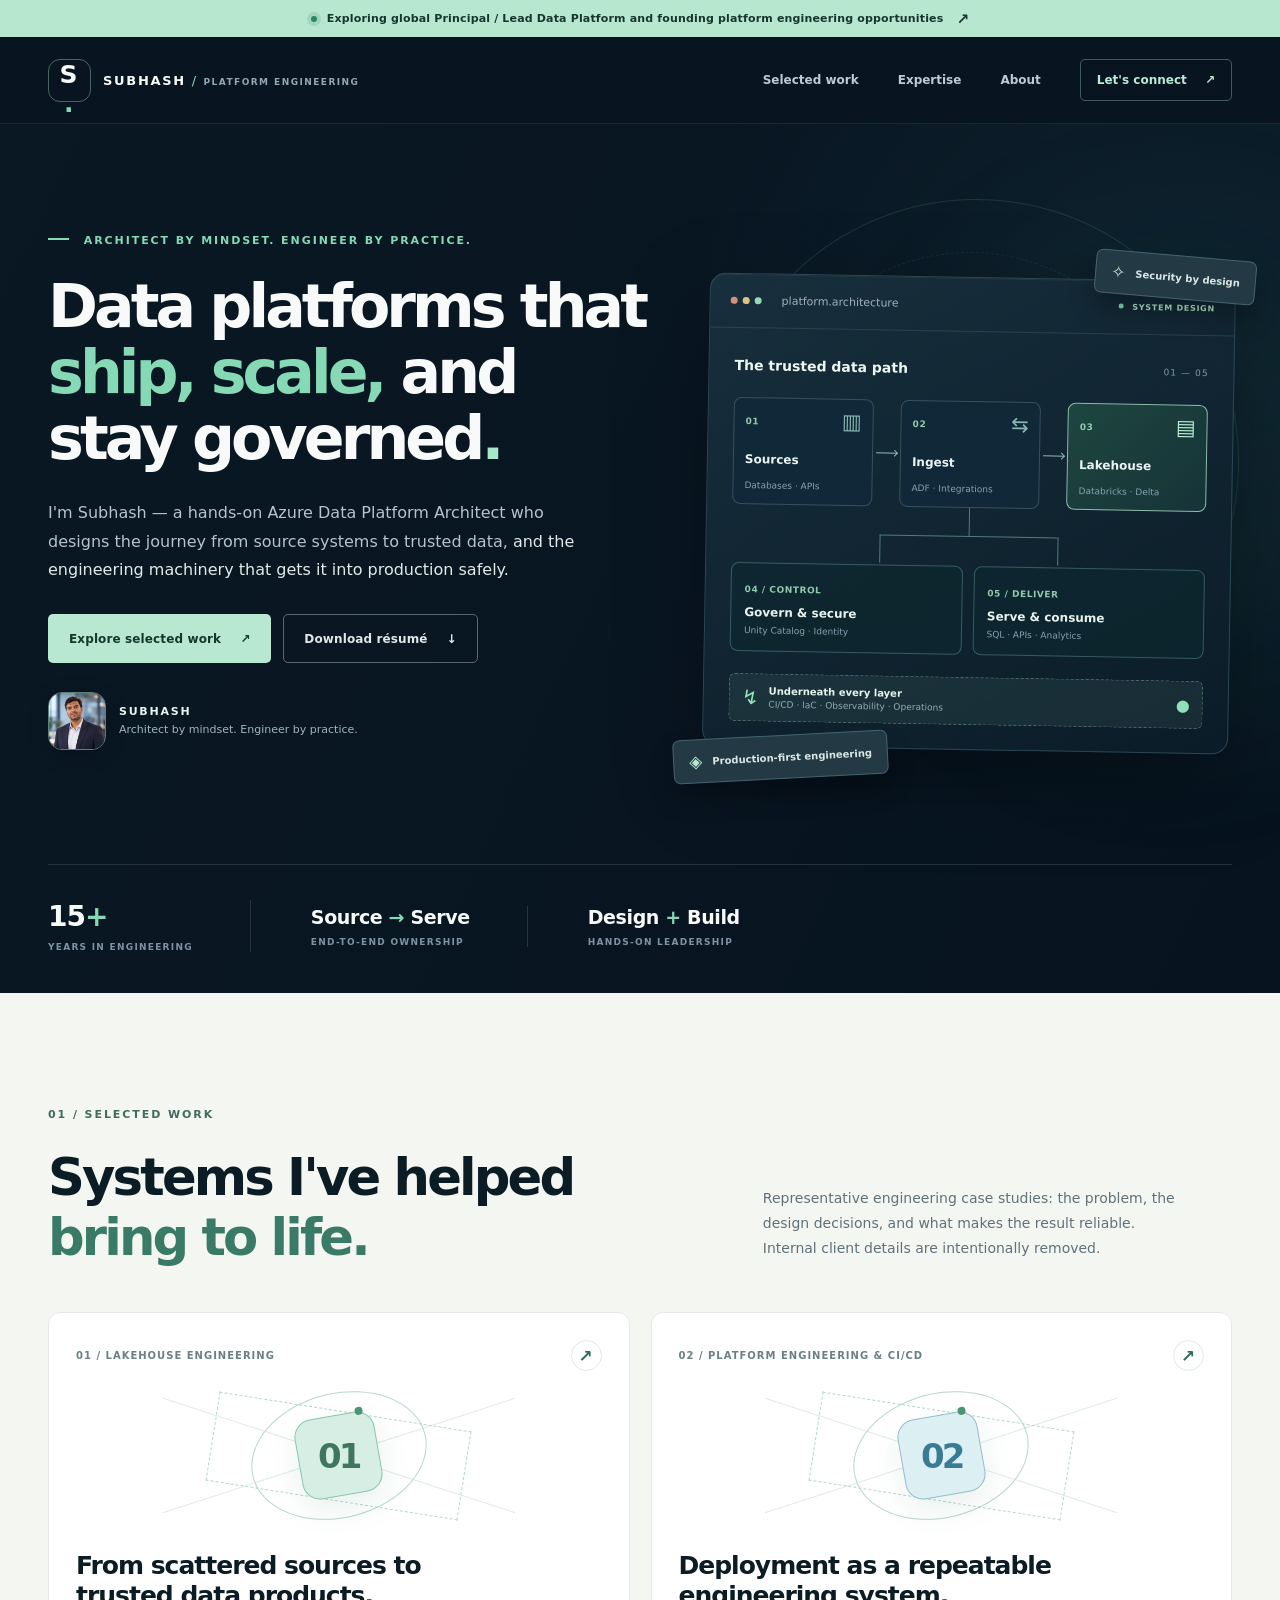
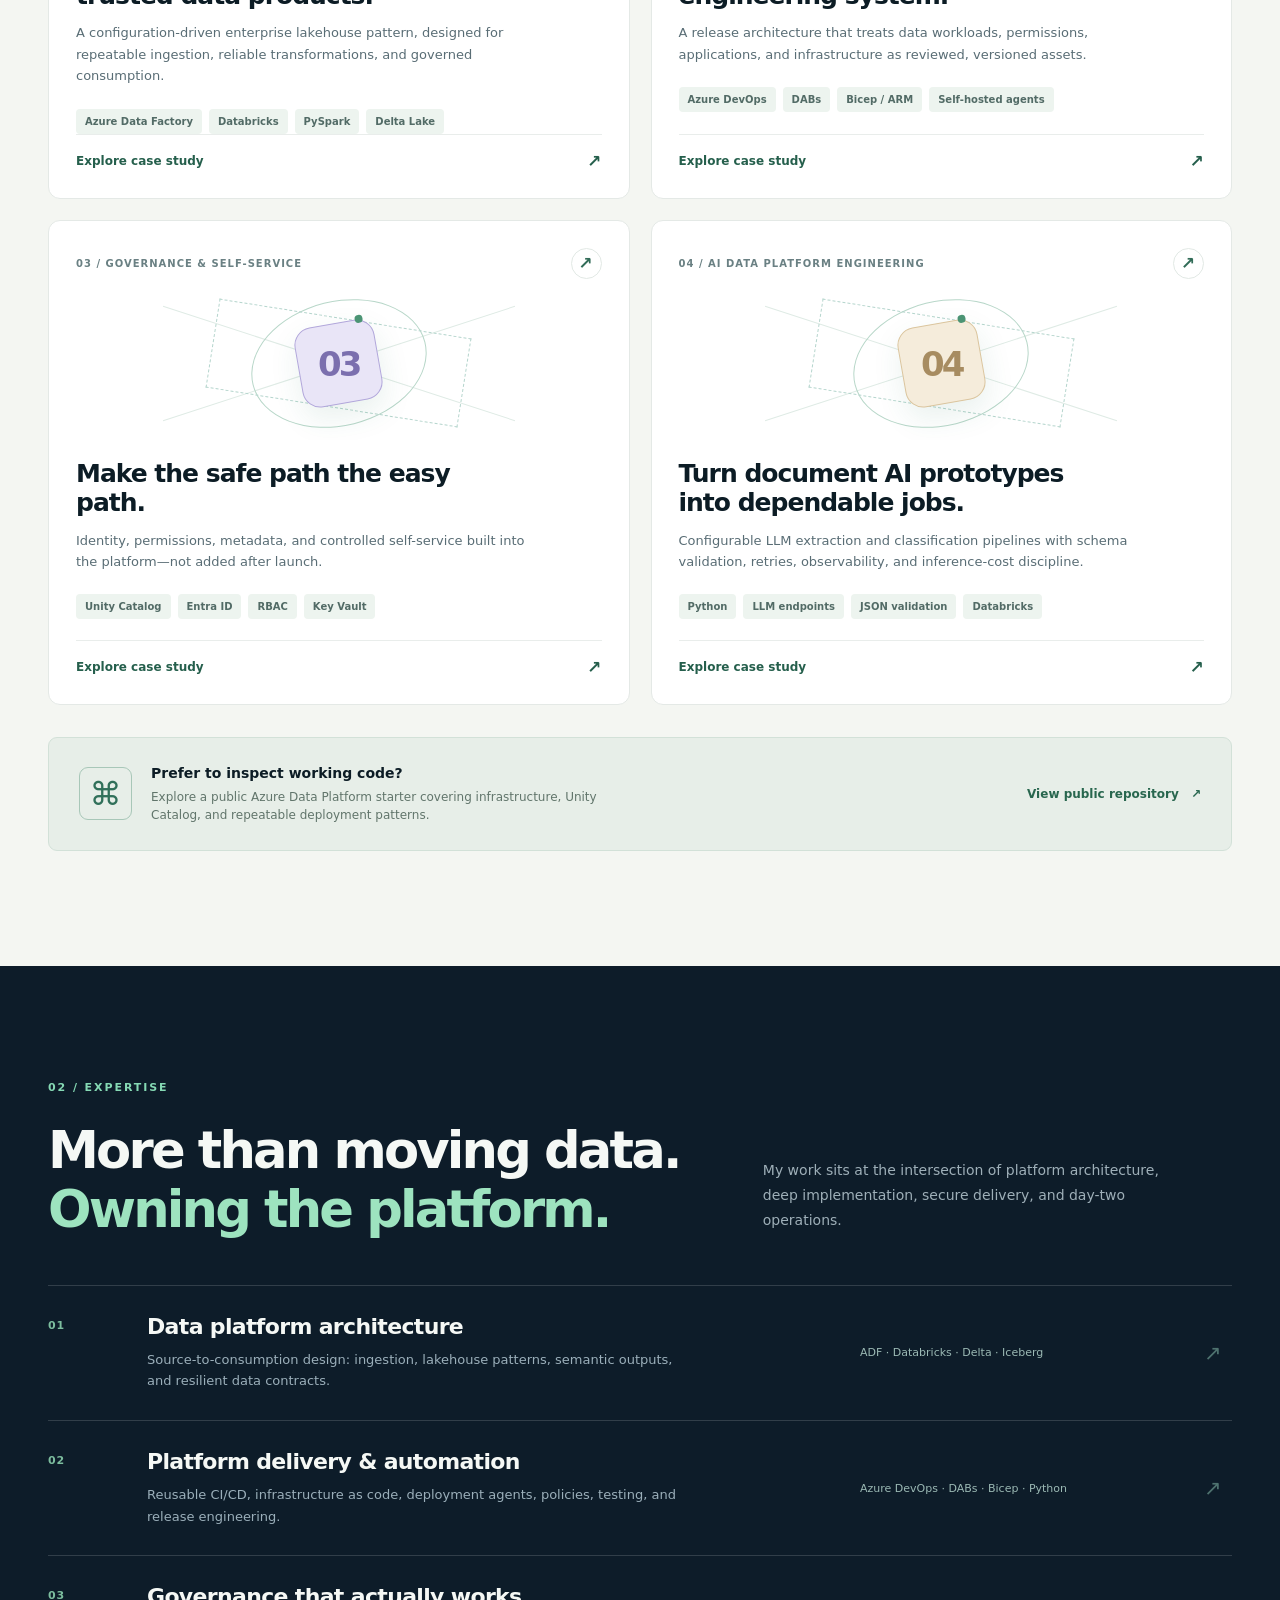
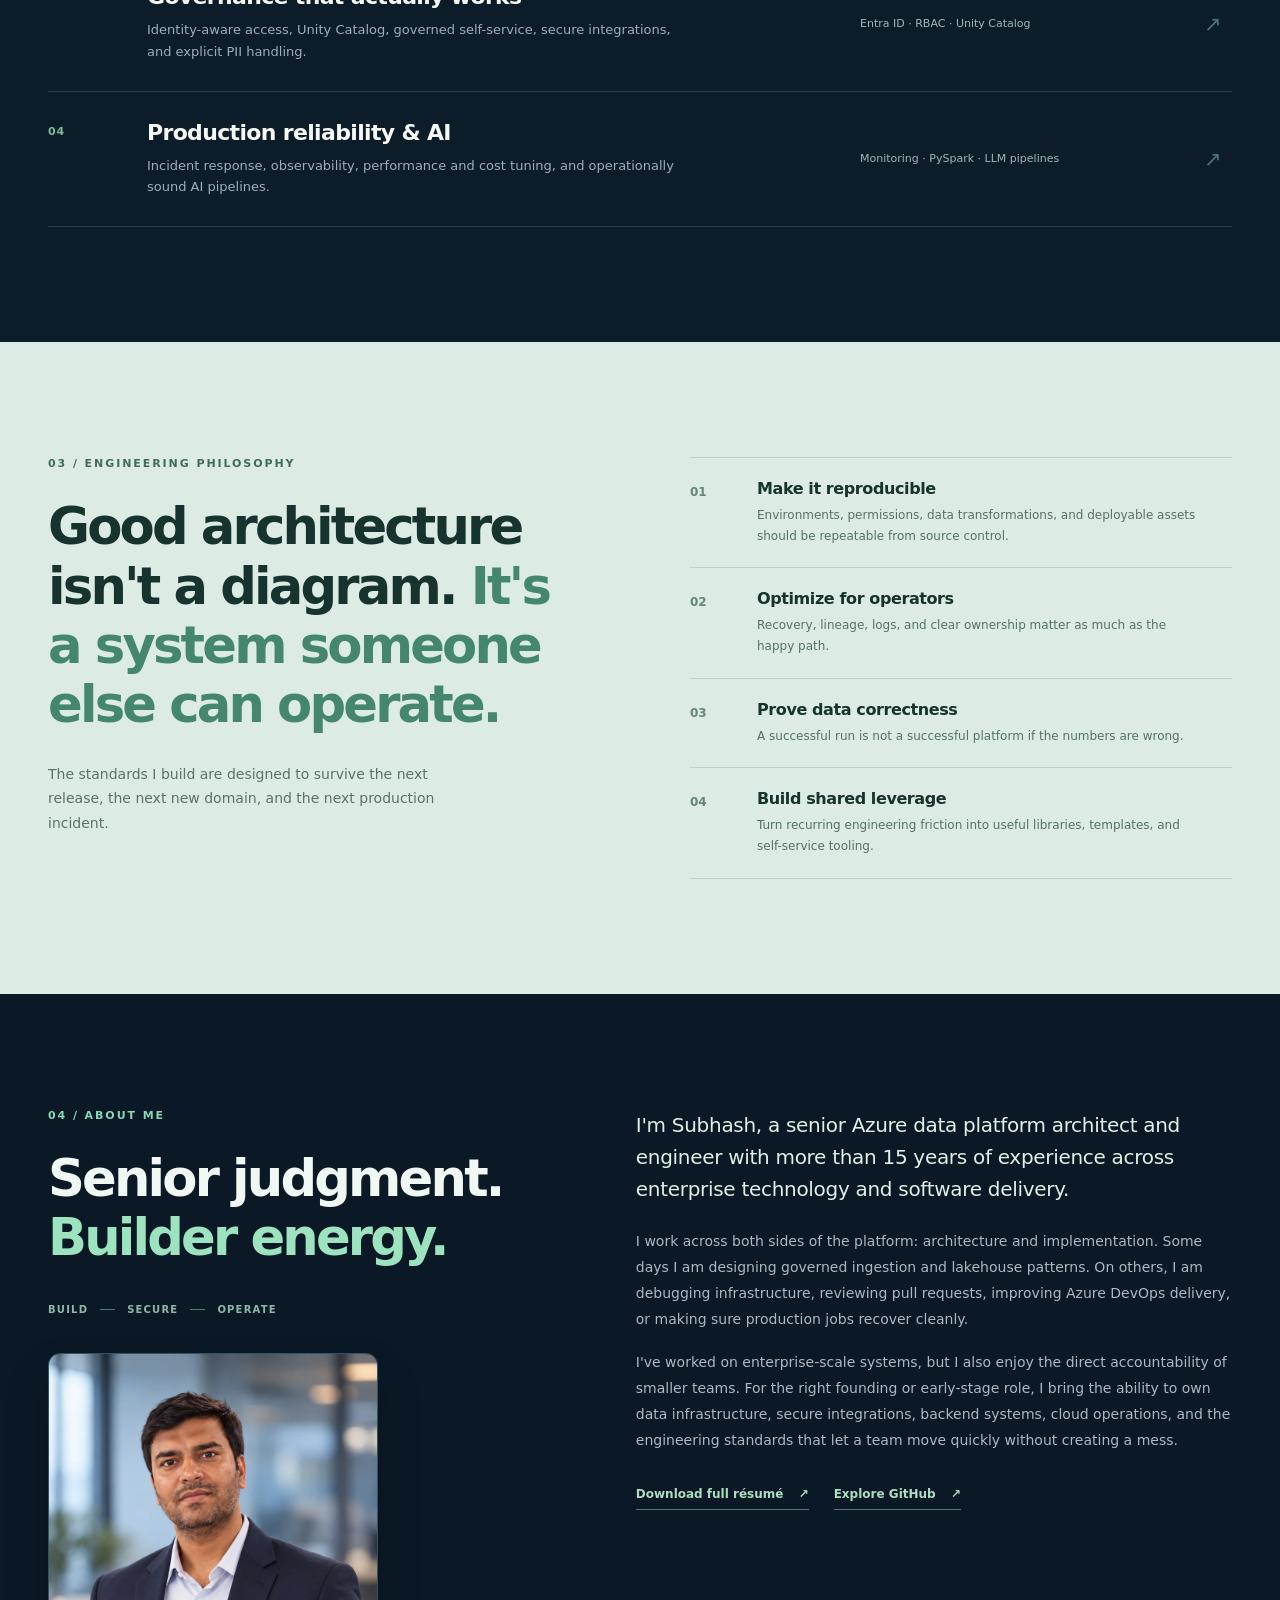
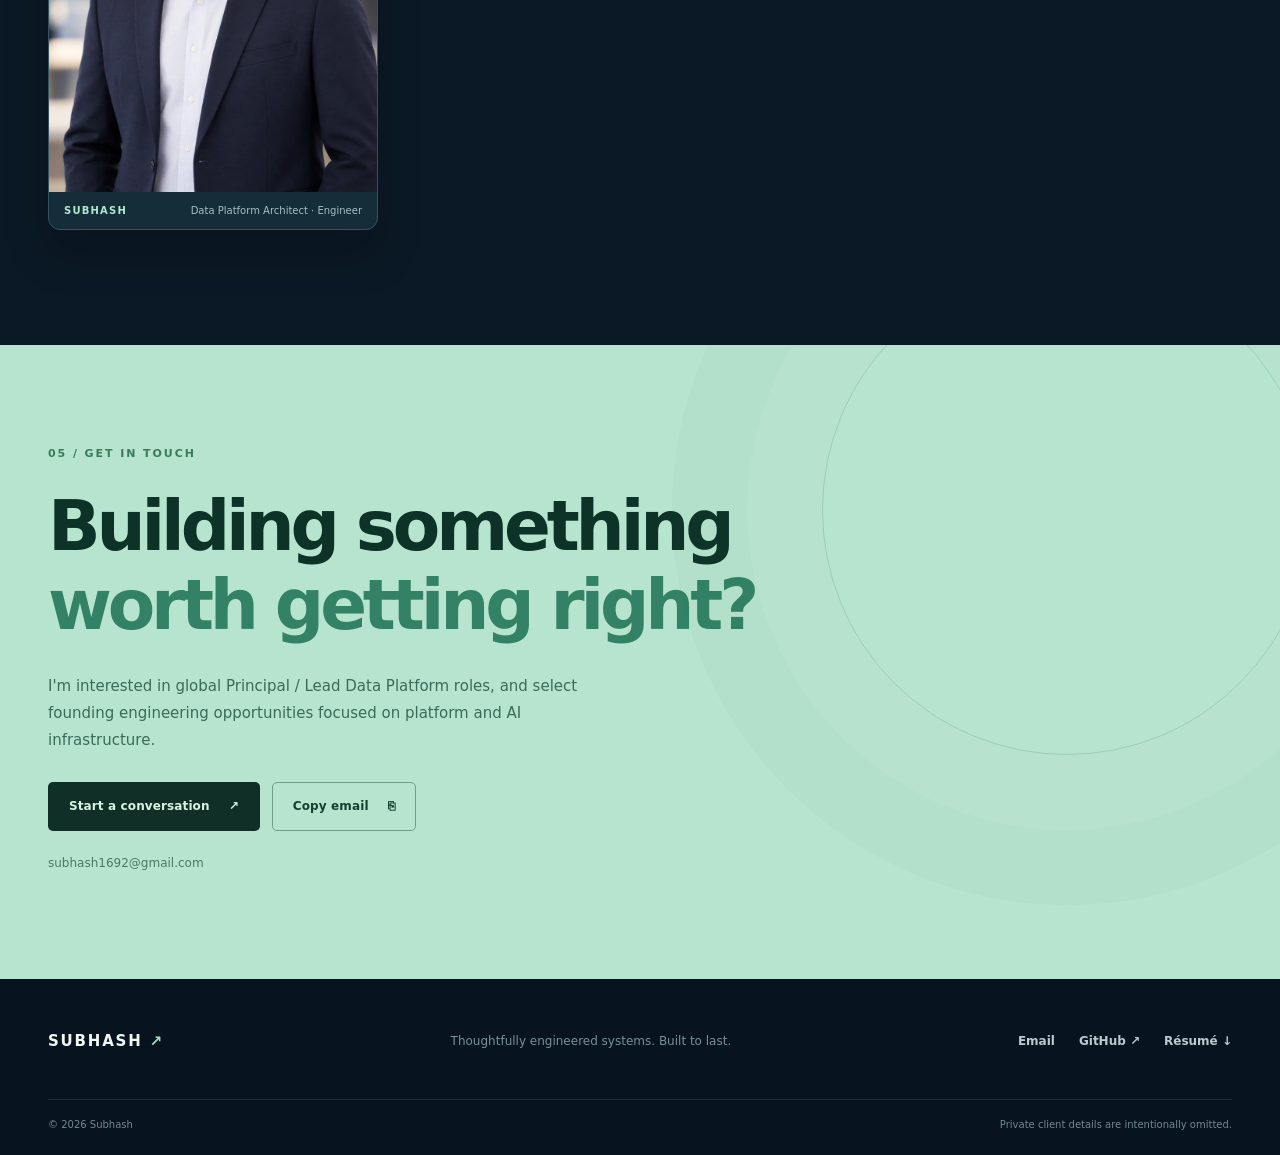
==== public/index.html @ 3eace11b "Publish complete data platform architect portfolio with professional portrait" ====
<!doctype html>
<html lang="en">
<head>
  <meta charset="utf-8">
  <meta name="viewport" content="width=device-width, initial-scale=1">
  <meta name="theme-color" content="#091522">
  <meta name="description" content="Subhash is a hands-on Azure Data Platform Architect and Engineer with 15+ years in enterprise technology, governed lakehouses, platform engineering and production AI workflows.">
  <meta name="author" content="Subhash">
  <meta property="og:type" content="website">
  <meta property="og:title" content="Subhash | Principal / Lead Data Platform Architect">
  <meta property="og:description" content="Subhash is a hands-on Azure Data Platform Architect and Engineer with 15+ years in enterprise technology, governed lakehouses, platform engineering and production AI workflows.">
  <meta property="og:image" content="assets/og-cover.png">
  <meta name="twitter:card" content="summary_large_image">
  <title>Subhash | Principal / Lead Data Platform Architect</title>
  <link rel="icon" type="image/svg+xml" href="assets/favicon.svg">
  <link rel="stylesheet" href="styles.css">
  <script src="script.js" defer></script>
</head>
<body class="home">
  <a href="#main" class="skip-link">Skip to content</a>
  <div class="announcement">
    <div class="container announcement-inner"><span class="status-dot" aria-hidden="true"></span> Exploring global Principal / Lead Data Platform and founding platform engineering opportunities <span class="announce-arrow" aria-hidden="true">↗</span></div>
  </div>
  <header class="site-header" id="top">
    <nav class="container navigation" aria-label="Main navigation">
      <a class="brand" href="index.html" aria-label="Subhash, home"><span class="brand-mark">S<span class="mark-dot">.</span></span><span class="brand-word">SUBHASH<span class="brand-slash"> / </span><span class="brand-descriptor">PLATFORM ENGINEERING</span></span></a>
      <button class="menu-toggle" type="button" aria-label="Open navigation" aria-controls="site-links" aria-expanded="false"><span></span><span></span><span></span></button>
      <div class="nav-links" id="site-links">
        <a href="index.html#work">Selected work</a>
        <a href="index.html#expertise">Expertise</a>
        <a href="index.html#about">About</a>
        <a class="nav-contact" href="index.html#contact">Let's connect <span aria-hidden="true">↗</span></a>
      </div>
    </nav>
  </header>
  <main id="main">
  
<section class="hero-section">
  <div class="hero-glow" aria-hidden="true"></div>
  <div class="container hero-grid">
    <div class="hero-copy">
      <p class="eyebrow"><span class="eyebrow-stroke" aria-hidden="true"></span> ARCHITECT BY MINDSET. ENGINEER BY PRACTICE.</p>
      <h1>Data platforms that <em>ship, scale,</em> and stay governed<span class="h1-period">.</span></h1>
      <p class="hero-description">I'm Subhash — a hands-on Azure Data Platform Architect who designs the journey from source systems to trusted data, <strong>and the engineering machinery that gets it into production safely.</strong></p>
      <div class="hero-actions"><a href="#work" class="button button-primary">Explore selected work <span aria-hidden="true">↗</span></a><a href="assets/Subhash_Data_Platform_Architect_Resume.pdf" class="button button-ghost" download>Download résumé <span aria-hidden="true">↓</span></a></div>
      <div class="hero-identity"><img src="assets/subhash-professional-portrait.webp" alt="Portrait of Subhash" width="58" height="58" fetchpriority="high"><span><strong>SUBHASH</strong><small>Architect by mindset. Engineer by practice.</small></span></div>
    </div>
    <div class="hero-visual" aria-label="Illustrative data platform flow from systems to governed data and analytics">
      <div class="illustration-orbit orbit-one" aria-hidden="true"></div>
      <div class="illustration-orbit orbit-two" aria-hidden="true"></div>
      <div class="system-card">
        <div class="system-card-top"><div class="window-dots" aria-hidden="true"><i></i><i></i><i></i></div><span>platform.architecture</span><span class="system-live"><span></span> SYSTEM DESIGN</span></div>
        <div class="system-content">
          <div class="system-header"><span class="system-heading">The trusted data path</span><span class="system-code">01 — 05</span></div>
          <div class="pipeline-nodes">
            <div class="pipeline-node"><div class="node-topline"><span class="node-num">01</span><span class="node-icon">▥</span></div><strong>Sources</strong><small>Databases · APIs</small></div>
            <div class="node-connector" aria-hidden="true"><span></span></div>
            <div class="pipeline-node"><div class="node-topline"><span class="node-num">02</span><span class="node-icon">⇆</span></div><strong>Ingest</strong><small>ADF · Integrations</small></div>
            <div class="node-connector" aria-hidden="true"><span></span></div>
            <div class="pipeline-node node-highlight"><div class="node-topline"><span class="node-num">03</span><span class="node-icon">▤</span></div><strong>Lakehouse</strong><small>Databricks · Delta</small></div>
          </div>
          <div class="pipeline-branch" aria-hidden="true"><div class="branch-vertical"></div><div class="branch-horizontal"></div><div class="branch-left"></div><div class="branch-right"></div></div>
          <div class="pipeline-bottom">
            <div class="pipeline-outcome"><span class="node-num">04 / CONTROL</span><strong>Govern & secure</strong><small>Unity Catalog · Identity</small></div>
            <div class="pipeline-outcome"><span class="node-num">05 / DELIVER</span><strong>Serve & consume</strong><small>SQL · APIs · Analytics</small></div>
          </div>
          <div class="system-deployment"><span class="system-deploy-icon">↯</span><span><strong>Underneath every layer</strong><small>CI/CD · IaC · Observability · Operations</small></span><span class="system-deploy-status">●</span></div>
        </div>
      </div>
      <div class="float-badge badge-top"><span class="badge-icon">✧</span><span>Security by design</span></div>
      <div class="float-badge badge-bottom"><span class="badge-icon">◈</span><span>Production-first engineering</span></div>
    </div>
  </div>
  <div class="container hero-summary">
    <div class="summary-item"><span class="summary-value">15<span>+</span></span><span class="summary-label">YEARS IN ENGINEERING</span></div>
    <div class="summary-item"><span class="summary-value summary-words">Source <span>→</span> Serve</span><span class="summary-label">END-TO-END OWNERSHIP</span></div>
    <div class="summary-item"><span class="summary-value summary-words">Design <span>+</span> Build</span><span class="summary-label">HANDS-ON LEADERSHIP</span></div>
  </div>
</section>

<section class="section work-section" id="work">
  <div class="container">
    <div class="section-heading split-heading"><div><p class="eyebrow eyebrow-dark">01 / SELECTED WORK</p><h2>Systems I've helped <em>bring to life.</em></h2></div><div class="section-intro"><p>Representative engineering case studies: the problem, the design decisions, and what makes the result reliable. Internal client details are intentionally removed.</p></div></div>
    <div class="work-grid">
      
      <a class="work-card work-card-mint" href="work/enterprise-lakehouse.html" aria-label="Read case study: From scattered sources to trusted data products.">
        <div class="work-card-top"><span>01 / LAKEHOUSE ENGINEERING</span><span class="work-card-arrow" aria-hidden="true">↗</span></div>
        <div class="work-card-graphic graphic-mint" aria-hidden="true">
          <div class="graphic-core"><span>01</span><i></i></div>
          <div class="graphic-line graphic-line-one"></div><div class="graphic-line graphic-line-two"></div><div class="graphic-ring"></div><div class="graphic-square"></div>
        </div>
        <div class="work-card-content"><h3>From scattered sources to trusted data products.</h3><p>A configuration-driven enterprise lakehouse pattern, designed for repeatable ingestion, reliable transformations, and governed consumption.</p><div class="work-chips"><span>Azure Data Factory</span><span>Databricks</span><span>PySpark</span><span>Delta Lake</span></div></div>
        <div class="work-card-link">Explore case study <span aria-hidden="true">↗</span></div>
      </a>
      
      <a class="work-card work-card-blue" href="work/deployment-engineering.html" aria-label="Read case study: Deployment as a repeatable engineering system.">
        <div class="work-card-top"><span>02 / PLATFORM ENGINEERING &amp; CI/CD</span><span class="work-card-arrow" aria-hidden="true">↗</span></div>
        <div class="work-card-graphic graphic-blue" aria-hidden="true">
          <div class="graphic-core"><span>02</span><i></i></div>
          <div class="graphic-line graphic-line-one"></div><div class="graphic-line graphic-line-two"></div><div class="graphic-ring"></div><div class="graphic-square"></div>
        </div>
        <div class="work-card-content"><h3>Deployment as a repeatable engineering system.</h3><p>A release architecture that treats data workloads, permissions, applications, and infrastructure as reviewed, versioned assets.</p><div class="work-chips"><span>Azure DevOps</span><span>DABs</span><span>Bicep / ARM</span><span>Self-hosted agents</span></div></div>
        <div class="work-card-link">Explore case study <span aria-hidden="true">↗</span></div>
      </a>
      
      <a class="work-card work-card-violet" href="work/governance-access.html" aria-label="Read case study: Make the safe path the easy path.">
        <div class="work-card-top"><span>03 / GOVERNANCE &amp; SELF-SERVICE</span><span class="work-card-arrow" aria-hidden="true">↗</span></div>
        <div class="work-card-graphic graphic-violet" aria-hidden="true">
          <div class="graphic-core"><span>03</span><i></i></div>
          <div class="graphic-line graphic-line-one"></div><div class="graphic-line graphic-line-two"></div><div class="graphic-ring"></div><div class="graphic-square"></div>
        </div>
        <div class="work-card-content"><h3>Make the safe path the easy path.</h3><p>Identity, permissions, metadata, and controlled self-service built into the platform—not added after launch.</p><div class="work-chips"><span>Unity Catalog</span><span>Entra ID</span><span>RBAC</span><span>Key Vault</span></div></div>
        <div class="work-card-link">Explore case study <span aria-hidden="true">↗</span></div>
      </a>
      
      <a class="work-card work-card-amber" href="work/production-genai.html" aria-label="Read case study: Turn document AI prototypes into dependable jobs.">
        <div class="work-card-top"><span>04 / AI DATA PLATFORM ENGINEERING</span><span class="work-card-arrow" aria-hidden="true">↗</span></div>
        <div class="work-card-graphic graphic-amber" aria-hidden="true">
          <div class="graphic-core"><span>04</span><i></i></div>
          <div class="graphic-line graphic-line-one"></div><div class="graphic-line graphic-line-two"></div><div class="graphic-ring"></div><div class="graphic-square"></div>
        </div>
        <div class="work-card-content"><h3>Turn document AI prototypes into dependable jobs.</h3><p>Configurable LLM extraction and classification pipelines with schema validation, retries, observability, and inference-cost discipline.</p><div class="work-chips"><span>Python</span><span>LLM endpoints</span><span>JSON validation</span><span>Databricks</span></div></div>
        <div class="work-card-link">Explore case study <span aria-hidden="true">↗</span></div>
      </a>
      
    </div>
    <div class="github-strip"><div><span class="strip-symbol">⌘</span><div><strong>Prefer to inspect working code?</strong><p>Explore a public Azure Data Platform starter covering infrastructure, Unity Catalog, and repeatable deployment patterns.</p></div></div><a href="https://github.com/subhash1692/azde-tfinfra-prj-template" target="_blank" rel="noopener noreferrer">View public repository <span aria-hidden="true">↗</span></a></div>
  </div>
</section>

<section class="section expertise-section" id="expertise">
  <div class="container">
    <div class="section-heading split-heading"><div><p class="eyebrow">02 / EXPERTISE</p><h2>More than moving data.<br><em>Owning the platform.</em></h2></div><div class="section-intro"><p>My work sits at the intersection of platform architecture, deep implementation, secure delivery, and day-two operations.</p></div></div>
    <div class="capability-list">
      
      <article class="capability-row"><span class="capability-num">01</span><div><h3>Data platform architecture</h3><p>Source-to-consumption design: ingestion, lakehouse patterns, semantic outputs, and resilient data contracts.</p></div><span class="capability-tags">ADF · Databricks · Delta · Iceberg</span><span class="capability-sigil" aria-hidden="true">↗</span></article>
      
      <article class="capability-row"><span class="capability-num">02</span><div><h3>Platform delivery &amp; automation</h3><p>Reusable CI/CD, infrastructure as code, deployment agents, policies, testing, and release engineering.</p></div><span class="capability-tags">Azure DevOps · DABs · Bicep · Python</span><span class="capability-sigil" aria-hidden="true">↗</span></article>
      
      <article class="capability-row"><span class="capability-num">03</span><div><h3>Governance that actually works</h3><p>Identity-aware access, Unity Catalog, governed self-service, secure integrations, and explicit PII handling.</p></div><span class="capability-tags">Entra ID · RBAC · Unity Catalog</span><span class="capability-sigil" aria-hidden="true">↗</span></article>
      
      <article class="capability-row"><span class="capability-num">04</span><div><h3>Production reliability &amp; AI</h3><p>Incident response, observability, performance and cost tuning, and operationally sound AI pipelines.</p></div><span class="capability-tags">Monitoring · PySpark · LLM pipelines</span><span class="capability-sigil" aria-hidden="true">↗</span></article>
      
    </div>
  </div>
</section>

<section class="section philosophy-section">
  <div class="container philosophy-grid">
    <div class="philosophy-statement"><p class="eyebrow eyebrow-dark">03 / ENGINEERING PHILOSOPHY</p><h2>Good architecture isn't a diagram. <em>It's a system someone else can operate.</em></h2><p>The standards I build are designed to survive the next release, the next new domain, and the next production incident.</p></div>
    <div class="principle-list"><div class="principle"><span>01</span><div><h3>Make it reproducible</h3><p>Environments, permissions, data transformations, and deployable assets should be repeatable from source control.</p></div></div><div class="principle"><span>02</span><div><h3>Optimize for operators</h3><p>Recovery, lineage, logs, and clear ownership matter as much as the happy path.</p></div></div><div class="principle"><span>03</span><div><h3>Prove data correctness</h3><p>A successful run is not a successful platform if the numbers are wrong.</p></div></div><div class="principle"><span>04</span><div><h3>Build shared leverage</h3><p>Turn recurring engineering friction into useful libraries, templates, and self-service tooling.</p></div></div></div>
  </div>
</section>

<section class="section about-section" id="about">
  <div class="container about-grid"><div><p class="eyebrow">04 / ABOUT ME</p><h2>Senior judgment.<br><em>Builder energy.</em></h2><div class="about-marker"><span>BUILD</span><i></i><span>SECURE</span><i></i><span>OPERATE</span></div><figure class="about-portrait"><img src="assets/subhash-professional-portrait.webp" alt="Subhash, Azure data platform architect and engineer" width="840" height="1120" loading="lazy"><figcaption>SUBHASH <span>Data Platform Architect · Engineer</span></figcaption></figure></div><div class="about-text"><p class="about-lead">I'm Subhash, a senior Azure data platform architect and engineer with more than 15 years of experience across enterprise technology and software delivery.</p><p>I work across both sides of the platform: architecture and implementation. Some days I am designing governed ingestion and lakehouse patterns. On others, I am debugging infrastructure, reviewing pull requests, improving Azure DevOps delivery, or making sure production jobs recover cleanly.</p><p>I've worked on enterprise-scale systems, but I also enjoy the direct accountability of smaller teams. For the right founding or early-stage role, I bring the ability to own data infrastructure, secure integrations, backend systems, cloud operations, and the engineering standards that let a team move quickly without creating a mess.</p><div class="about-linkrow"><a href="assets/Subhash_Data_Platform_Architect_Resume.pdf" class="text-link" download>Download full résumé <span aria-hidden="true">↗</span></a><a href="https://github.com/subhash1692" class="text-link" target="_blank" rel="noopener noreferrer">Explore GitHub <span aria-hidden="true">↗</span></a></div></div></div>
</section>

<section class="contact-section" id="contact">
  <div class="container contact-inner"><div class="contact-halo" aria-hidden="true"></div><p class="eyebrow">05 / GET IN TOUCH</p><h2>Building something <em>worth getting right?</em></h2><p>I'm interested in global Principal / Lead Data Platform roles, and select founding engineering opportunities focused on platform and AI infrastructure.</p><div class="contact-buttons"><a class="button button-dark" href="mailto:subhash1692@gmail.com?subject=Let's%20talk%20about%20platform%20engineering">Start a conversation <span aria-hidden="true">↗</span></a><button class="button button-outline" type="button" data-copy-email="subhash1692@gmail.com">Copy email <span aria-hidden="true">⎘</span></button></div><span class="contact-email">subhash1692@gmail.com</span></div>
</section>

  </main>
  <footer class="site-footer">
    <div class="container footer-content">
      <a class="footer-brand" href="index.html">SUBHASH <span>↗</span></a>
      <p>Thoughtfully engineered systems. Built to last.</p>
      <div class="footer-links">
        <a href="mailto:subhash1692@gmail.com">Email</a>
        <a href="https://github.com/subhash1692" target="_blank" rel="noopener noreferrer">GitHub <span aria-hidden="true">↗</span></a>
        <a href="assets/Subhash_Data_Platform_Architect_Resume.pdf" download>Résumé ↓</a>
      </div>
    </div>
    <div class="container footer-meta"><span>© <span id="year">2026</span> Subhash</span><span>Private client details are intentionally omitted.</span></div>
  </footer>
</body>
</html>
---- public/styles.css ----
:root{--ink:#0c1c25;--dark:#081521;--navy:#0c1b2a;--dark2:#112432;--paper:#f4f6f3;--cream:#fafbf8;--mint:#b9ead3;--mint-deep:#85d9b4;--white:#f7faf8;--muted:#9caeba;--hairline:rgba(255,255,255,.13);--heading:'Inter','Aptos Display','Segoe UI',system-ui,-apple-system,sans-serif;--body:'Inter','Aptos','Segoe UI',system-ui,-apple-system,sans-serif}
*{box-sizing:border-box}html{scroll-behavior:smooth}body{margin:0;background:var(--dark);color:var(--white);font-family:var(--body);-webkit-font-smoothing:antialiased}button,input,textarea{font:inherit}button,a{-webkit-tap-highlight-color:transparent}a{color:inherit;text-decoration:none}button{cursor:pointer}img{max-width:100%;height:auto}::selection{background:#b6e7ce;color:#10212a}.container{width:min(100% - 96px,1220px);margin-inline:auto}.skip-link{position:absolute;left:16px;top:-100px;z-index:100;background:white;color:black;padding:12px 20px}.skip-link:focus{top:12px}section[id]{scroll-margin-top:88px}
.announcement{min-height:37px;background:#b8e7d0;color:#16352c;font-size:11px;font-weight:650;letter-spacing:.015em}.announcement-inner{display:flex;align-items:center;justify-content:center;gap:10px;min-height:37px;text-align:center}.status-dot{background:#2c8765;box-shadow:0 0 0 4px rgba(50,134,91,.16);width:6px;height:6px;display:inline-block;border-radius:100%;flex-shrink:0}.announce-arrow{font-size:15px;margin-left:3px}.site-header{position:relative;z-index:20;background:var(--dark);border-bottom:1px solid rgba(255,255,255,.075)}.navigation{height:86px;display:flex;align-items:center;justify-content:space-between;gap:26px}.brand{display:flex;align-items:center;gap:12px;white-space:nowrap}.brand-mark{height:43px;width:43px;display:grid;place-items:center;border:1px solid rgba(171,231,203,.38);border-radius:12px;font-size:25px;font-weight:800;letter-spacing:-.13em;padding-right:5px}.mark-dot{color:var(--mint-deep)}.brand-word{font-weight:760;letter-spacing:.13em;font-size:13px}.brand-slash{color:var(--mint-deep);font-weight:450}.brand-descriptor{font-size:9px;color:#94a6b3;letter-spacing:.16em;font-weight:550}.nav-links{display:flex;align-items:center;gap:39px}.nav-links a{font-size:12px;font-weight:620;color:#becbd2;transition:color .2s}.nav-links a:hover,.nav-links a:focus-visible{color:white}.nav-links .nav-contact{border:1px solid rgba(186,234,211,.32);padding:13px 16px;border-radius:5px;color:var(--mint)}.nav-contact span{margin-left:14px}.menu-toggle{display:none;background:transparent;border:0;padding:10px;color:inherit}.menu-toggle span{display:block;height:2px;width:23px;background:currentColor;margin:4px 0;border-radius:10px}
.hero-section{position:relative;overflow:hidden;background:radial-gradient(ellipse 600px 550px at 93% 24%,rgba(31,67,77,.29),transparent 85%),linear-gradient(115deg,#0a1824,#071420);padding:110px 0 0}.hero-glow{position:absolute;width:460px;height:460px;border-radius:100%;background:rgba(51,139,126,.075);filter:blur(80px);right:-120px;top:130px;pointer-events:none}.hero-grid{position:relative;display:grid;grid-template-columns:1.07fr .93fr;gap:48px;align-items:center;min-height:520px}.hero-copy{position:relative;z-index:3;padding-bottom:42px}.eyebrow{font-size:11px;letter-spacing:.175em;font-weight:760;color:var(--mint-deep);margin:0 0 27px;text-transform:uppercase}.eyebrow-stroke{display:inline-block;width:21px;height:2px;background:var(--mint-deep);margin:0 9px 4px 0}.eyebrow-dark{color:#426b60}.hero-copy h1{font-family:var(--heading);font-size:clamp(43px,4.7vw,73px);letter-spacing:-.065em;line-height:1.095;font-weight:720;max-width:730px;margin:0}.hero-copy h1 em,.section-heading h2 em,.philosophy-statement h2 em,.about-grid h2 em,.contact-inner h2 em{font-style:normal;color:var(--mint-deep)}.h1-period{color:#a7e6c9}.hero-description{font-size:16px;line-height:1.81;max-width:530px;color:#b5c3cd;margin:27px 0 29px}.hero-description strong{color:#e1eae8;font-weight:520}.hero-actions,.contact-buttons{display:flex;align-items:center;gap:12px;flex-wrap:wrap}.button{min-height:49px;display:inline-flex;align-items:center;justify-content:center;gap:19px;padding:12px 20px;border-radius:5px;font-size:12px;font-weight:730;letter-spacing:.01em;transition:transform .2s,background-color .2s,color .2s,border-color .2s;border:1px solid transparent;white-space:nowrap}.button:hover{transform:translateY(-2px)}.button:focus-visible,.text-link:focus-visible,.work-card:focus-visible,.nav-links a:focus-visible{outline:3px solid var(--mint-deep);outline-offset:4px}.button-primary{background:#b9e8d2;color:#15382c}.button-primary:hover{background:#d0f3e1}.button-ghost{background:transparent;border-color:#586877;color:#e1e6e6}.button-ghost:hover{border-color:#b1c4c3}.hero-social{display:flex;align-items:center;flex-wrap:wrap;gap:9px;font-size:11px;color:#b0bec9;margin-top:40px}.hero-social-label{font-size:9px;letter-spacing:.12em;font-weight:700;color:#647d8d;margin-right:7px}.small-dot{color:#4c7773}
.hero-visual{position:relative;padding:30px 0 30px 2px;isolation:isolate}.illustration-orbit{position:absolute;z-index:-1;border:1px solid rgba(139,227,184,.13);border-radius:50%;left:10px;top:-48px;width:525px;height:525px;transform:rotate(20deg)}.orbit-two{top:5px;left:61px;width:410px;height:410px;border-style:dashed;border-color:rgba(139,227,184,.09)}.system-card{position:relative;background:linear-gradient(150deg,rgba(24,47,61,.97),rgba(10,28,39,.98));border:1px solid #2a4754;box-shadow:0 30px 85px rgba(0,0,0,.35),inset 0 1px 0 rgba(255,255,255,.06);border-radius:16px;overflow:hidden;transform:rotate(1deg)}.system-card-top{height:54px;border-bottom:1px solid rgba(255,255,255,.1);display:flex;align-items:center;gap:12px;padding:0 20px;font-size:11px;color:#9fb0bc}.window-dots{display:flex;gap:5px;margin-right:8px}.window-dots i{display:block;width:7px;height:7px;border-radius:50%;background:#466273}.window-dots i:nth-child(1){background:#d38e81}.window-dots i:nth-child(2){background:#d8c581}.window-dots i:nth-child(3){background:#95d8b3}.system-live{margin-left:auto;font-size:8px;letter-spacing:.09em;color:#b1e3ca;font-weight:700;white-space:nowrap}.system-live span{display:inline-block;width:5px;height:5px;background:#80d8aa;border-radius:100%;margin-right:5px;vertical-align:1px}.system-content{padding:29px 25px 24px}.system-header{display:flex;align-items:center;justify-content:space-between;margin-bottom:24px}.system-heading{font-size:14px;font-weight:690;color:#ecf7ef}.system-code{font-size:9px;letter-spacing:.12em;color:#7f99a5}.pipeline-nodes{display:grid;grid-template-columns:1fr 21px 1fr 21px 1fr;align-items:center;gap:3px}.pipeline-node{border:1px solid #355060;background:#102837;border-radius:8px;min-height:107px;padding:12px 11px;display:flex;flex-direction:column;justify-content:space-between;min-width:0}.node-topline{display:flex;justify-content:space-between;align-items:center}.node-num{font-size:9px;color:#91c9ad;font-weight:700;letter-spacing:.06em}.node-icon{font-size:21px;color:#87b7b3;line-height:1}.pipeline-node strong{font-size:12px;color:#ebf4f5;display:block;line-height:1.25;margin-top:14px}.pipeline-node small,.pipeline-outcome small{font-size:9px;color:#86a2b0;line-height:1.35;display:block;margin-top:5px}.node-highlight{border-color:#8cbda8;background:linear-gradient(135deg,#1e463f,#163338)}.node-highlight .node-icon{color:#bdeed4}.node-connector{height:1px;background:#8ab9b8;position:relative}.node-connector span{position:absolute;width:5px;height:5px;border-right:1px solid #8ab9b8;border-top:1px solid #8ab9b8;right:0;top:-2px;transform:rotate(45deg)}.pipeline-branch{height:58px;position:relative;width:75%;margin:0 auto}.branch-vertical{position:absolute;top:0;left:50%;height:28px;width:1px;background:#507c7c}.branch-horizontal{position:absolute;top:28px;left:25%;width:50%;height:1px;background:#507c7c}.branch-left,.branch-right{position:absolute;top:28px;height:28px;width:1px;background:#507c7c}.branch-left{left:25%}.branch-right{left:75%}.pipeline-bottom{display:grid;grid-template-columns:1fr 1fr;gap:11px}.pipeline-outcome{border:1px solid rgba(105,157,161,.45);background:rgba(13,39,47,.78);border-radius:8px;padding:14px 13px;min-height:83px}.pipeline-outcome strong{display:block;font-size:12px;margin-top:9px;color:#e8f2ef}.system-deployment{margin-top:22px;padding:11px 12px;background:rgba(175,224,199,.08);border:1px dashed rgba(175,224,199,.34);display:flex;align-items:center;gap:10px;border-radius:6px}.system-deploy-icon{color:#94e5bd;font-size:20px}.system-deployment strong{font-size:10px;color:#e5f5ed;display:block}.system-deployment small{display:block;color:#92abae;font-size:9px;margin-top:3px}.system-deploy-status{margin-left:auto;color:#8fe0b8}.float-badge{position:absolute;display:flex;align-items:center;gap:10px;color:#dae6e4;font-weight:600;font-size:10px;padding:11px 15px;border-radius:7px;background:#233a45;border:1px solid #426570;box-shadow:0 15px 25px #0004;z-index:4}.badge-icon{color:#b9eace;font-size:17px}.badge-top{top:8px;right:-24px;transform:rotate(5deg)}.badge-bottom{bottom:1px;left:-31px;transform:rotate(-3deg)}.hero-summary{position:relative;display:flex;align-items:center;gap:60px;border-top:1px solid rgba(255,255,255,.12);margin-top:72px;padding-top:35px;padding-bottom:41px}.summary-item{min-width:190px;display:flex;flex-direction:column;gap:9px;border-right:1px solid rgba(255,255,255,.13);padding-right:57px}.summary-item:last-child{border:0}.summary-value{font-size:28px;letter-spacing:-.035em;font-weight:730}.summary-value span{color:var(--mint-deep)}.summary-words{font-size:19px;letter-spacing:-.02em}.summary-label{color:#7e93a1;letter-spacing:.14em;font-size:9px;font-weight:730}
.section{padding:115px 0}.work-section{background:#f4f6f2;color:var(--ink)}.section-heading{margin-bottom:45px}.split-heading{display:grid;grid-template-columns:1.15fr .85fr;gap:80px;align-items:end}.section-heading h2,.philosophy-statement h2,.about-grid h2{font-size:clamp(33px,4vw,55px);font-weight:730;line-height:1.16;letter-spacing:-.055em;margin:0}.section-heading h2 em,.philosophy-statement h2 em{color:#397b66}.section-intro p{font-size:14px;line-height:1.8;color:#60717a;max-width:415px;margin:0 0 6px}.work-grid{display:grid;grid-template-columns:repeat(2,minmax(0,1fr));gap:21px}.work-card{display:flex;flex-direction:column;min-height:485px;border:1px solid #e4e9e6;background:#fff;border-radius:12px;padding:27px;transition:transform .23s,box-shadow .23s,border-color .23s}.work-card:hover{transform:translateY(-6px);border-color:#a8c7b9;box-shadow:0 23px 36px rgba(14,33,33,.1)}.work-card-top{display:flex;justify-content:space-between;align-items:center;font-size:10px;letter-spacing:.1em;font-weight:750;color:#6a8083}.work-card-arrow{height:31px;width:31px;border:1px solid #e2e9e5;border-radius:50%;display:grid;place-items:center;font-size:17px;color:#326c58;transition:background-color .2s}.work-card:hover .work-card-arrow{background:#dff3e9}.work-card-graphic{height:153px;position:relative;display:flex;align-items:center;justify-content:center;overflow:hidden;margin:8px 0 6px}.graphic-core{width:81px;height:81px;background:#d7eee4;border:1px solid #89c6ad;border-radius:18px;transform:rotate(-10deg);display:flex;align-items:center;justify-content:center;z-index:2;box-shadow:0 12px 30px rgba(38,113,87,.1)}.graphic-core span{font-size:34px;letter-spacing:-.09em;color:#407560;font-weight:760;transform:rotate(10deg)}.graphic-core i{width:8px;height:8px;border-radius:50%;position:absolute;top:-5px;right:8px;background:#4b9474}.graphic-ring{border:1px solid #b8d7c9;width:178px;height:125px;position:absolute;border-radius:50%;transform:rotate(-14deg)}.graphic-square{border:1px dashed #b5d5cd;width:255px;height:90px;position:absolute;transform:rotate(9deg)}.graphic-line{width:93%;max-width:370px;height:1px;background:#dfebe5;position:absolute;transform:rotate(18deg)}.graphic-line-two{transform:rotate(-18deg)}.graphic-blue .graphic-core{background:#dceff2;border-color:#94bccf}.graphic-blue .graphic-core span{color:#397b94}.graphic-violet .graphic-core{background:#e9e5f7;border-color:#b2a7db}.graphic-violet .graphic-core span{color:#7b6fae}.graphic-amber .graphic-core{background:#f5ecdb;border-color:#dbc59e}.graphic-amber .graphic-core span{color:#a78c61}.work-card-content h3{font-size:25px;letter-spacing:-.04em;line-height:1.18;margin:13px 0 12px;max-width:410px}.work-card-content p{font-size:13px;line-height:1.65;color:#596d75;max-width:450px;margin:0}.work-chips{display:flex;flex-wrap:wrap;gap:7px;margin-top:22px}.work-chips span{color:#526b66;border-radius:4px;background:#edf4ef;padding:7px 9px;font-size:10px;font-weight:630}.work-card-link{margin-top:auto;border-top:1px solid #e9edeb;padding-top:16px;display:flex;align-items:center;justify-content:space-between;font-size:12px;font-weight:760;color:#255f4c}.work-card-link span{font-size:17px}.github-strip{margin-top:32px;display:flex;justify-content:space-between;align-items:center;background:#e7eee8;border:1px solid #d2e1d8;padding:25px 30px;gap:24px;border-radius:9px}.github-strip>div{display:flex;align-items:center;gap:19px}.strip-symbol{font-size:32px;border:1px solid #a8c7b8;border-radius:9px;display:grid;place-items:center;width:53px;height:53px;color:#31705a;flex-shrink:0}.github-strip strong{font-size:14px}.github-strip p{font-size:12px;color:#61756b;margin:6px 0 0;line-height:1.55;max-width:490px}.github-strip a{white-space:nowrap;font-size:12px;font-weight:770;color:#28664e}.github-strip a span{margin-left:8px}
.expertise-section{background:#0d1c29;color:#f5f8f5}.expertise-section .section-heading h2 em,.about-grid h2 em{color:#9de3bf}.expertise-section .section-intro p{color:#9eafb8}.capability-list{border-top:1px solid rgba(255,255,255,.15)}.capability-row{display:grid;grid-template-columns:75px minmax(0,1fr) minmax(165px,320px) 28px;gap:24px;align-items:center;border-bottom:1px solid rgba(255,255,255,.15);padding:28px 0}.capability-num{align-self:start;color:#7cbd9e;font-size:11px;font-weight:750;letter-spacing:.08em;margin-top:5px}.capability-row h3{font-size:22px;letter-spacing:-.03em;margin:0 0 10px}.capability-row p{color:#9bafba;font-size:13px;line-height:1.67;max-width:540px;margin:0}.capability-tags{font-size:11px;color:#9bb9b4;line-height:1.55}.capability-sigil{font-size:21px;color:#4e726f}
.philosophy-section{background:#dcebe3;color:#17332d}.philosophy-grid{display:grid;grid-template-columns:1fr 1fr;gap:100px}.philosophy-statement h2 em{color:#44866e}.philosophy-statement>p:last-child{color:#597367;line-height:1.75;font-size:14px;max-width:390px;margin-top:27px}.principle-list{border-top:1px solid #b9d2c6}.principle{display:grid;grid-template-columns:49px 1fr;gap:18px;border-bottom:1px solid #b9d2c6;padding:21px 0}.principle>span{font-size:12px;color:#638878;font-weight:700;padding-top:6px}.principle h3{font-size:16px;letter-spacing:-.025em;margin:0 0 7px}.principle p{font-size:12px;line-height:1.72;color:#547265;max-width:450px;margin:0}
.about-section{background:#0b1926;color:#f0f8f4}.about-grid{display:grid;grid-template-columns:.9fr 1.1fr;gap:100px}.about-marker{margin-top:37px;display:flex;align-items:center;gap:12px;color:#8fb7a8;font-size:10px;letter-spacing:.12em;font-weight:750}.about-marker i{width:15px;height:1px;background:#527a6b}.about-text p{line-height:1.86;font-size:14px;color:#a8bbc0;margin:0 0 17px}.about-text .about-lead{font-size:20px;color:#e0efe7;line-height:1.6;margin-bottom:23px;letter-spacing:-.015em}.about-linkrow{display:flex;gap:25px;margin-top:34px;flex-wrap:wrap}.text-link{color:#addec2;font-size:12px;font-weight:750;padding-bottom:8px;border-bottom:1px solid #507b6c}.text-link span{margin-left:11px}
.contact-section{overflow:hidden;background:#b7e4cf;color:#0d3228;position:relative}.contact-inner{position:relative;padding:102px 0 109px;max-width:1220px}.contact-halo{position:absolute;right:-80px;top:-80px;width:490px;height:490px;border:1px solid rgba(33,108,74,.18);border-radius:50%;box-shadow:0 0 0 75px rgba(255,255,255,.07),0 0 0 150px rgba(28,118,71,.035);pointer-events:none}.contact-inner .eyebrow{color:#3a7c5a}.contact-inner h2{font-size:clamp(42px,5.4vw,70px);letter-spacing:-.06em;line-height:1.15;max-width:850px;font-weight:760;margin:0}.contact-inner h2 em{color:#348266}.contact-inner>p:not(.eyebrow){font-size:15px;max-width:565px;line-height:1.8;color:#396b58;margin:27px 0 28px}.button-dark{background:#102f26;color:#d7f4e2}.button-dark:hover{background:#1c4b3a}.button-outline{border:1px solid #6f9d85;color:#153f31;background:transparent}.button-outline:hover{background:rgba(255,255,255,.22)}.contact-email{display:block;font-size:12px;color:#4b795f;margin-top:25px}
.site-footer{background:#071420;color:#bdc8cf;padding:43px 0 25px}.footer-content{display:flex;align-items:center;justify-content:space-between;gap:25px}.footer-brand{font-weight:800;letter-spacing:.12em;font-size:15px;color:#f4f7f2}.footer-brand span{color:#9ce0bf}.footer-content p{font-size:12px;color:#75909c}.footer-links{display:flex;gap:24px;font-size:12px;font-weight:650}.footer-links a:hover{color:#a5e9be}.footer-meta{margin-top:39px;padding-top:19px;border-top:1px solid rgba(255,255,255,.1);display:flex;justify-content:space-between;gap:20px;font-size:10px;color:#718894}
.case-hero{background:radial-gradient(circle at 85% 50%,rgba(58,131,120,.24),transparent 38%),#0b1926;padding:63px 0 105px;position:relative;overflow:hidden}.case-hero .container{position:relative;z-index:1}.back-link{display:inline-block;color:#b6c9c6;font-size:12px;margin:0 0 90px}.back-link:hover{color:white}.case-hero .eyebrow{margin-bottom:24px}.case-hero h1{font-size:clamp(42px,6.3vw,82px);font-weight:760;letter-spacing:-.065em;line-height:1.12;margin:0;max-width:940px}.case-subtitle{max-width:670px;font-size:19px;line-height:1.6;color:#b7cbc8;margin:27px 0 32px}.case-tags{display:flex;flex-wrap:wrap;gap:9px}.case-tags span{padding:9px 12px;border:1px solid #47675d;border-radius:5px;font-size:11px;color:#c2e6d6}.case-hero-decoration{position:absolute;width:300px;height:300px;right:-90px;bottom:-90px;border:1px solid #477567;border-radius:50%;opacity:.25}.case-hero-decoration span{display:block;position:absolute;inset:38px;border:1px solid #659c86;border-radius:50%}.case-hero-decoration span:nth-child(2){inset:87px}.case-hero-decoration span:nth-child(3){inset:130px}
.case-body{background:var(--paper);color:var(--ink)}.case-layout{display:grid;grid-template-columns:290px 1fr;gap:90px;padding:35px 0;border-bottom:1px solid #dce4dd}.case-layout:first-child{padding-top:0}.case-sidebar .case-side-label,.case-architecture-title,.case-stack>span{font-size:10px;font-weight:750;letter-spacing:.13em;color:#48806c}.case-sidebar h2{font-size:26px;letter-spacing:-.04em;line-height:1.2;margin:13px 0 0}.case-prose p{font-size:17px;line-height:1.8;max-width:760px;margin:0;color:#485e62}.case-architecture{background:#0f2932;color:#edf5f1;border-radius:12px;padding:35px;margin-top:48px;margin-bottom:65px}.case-architecture-title{display:flex;justify-content:space-between;gap:12px;color:#9ddbbd}.case-architecture-title span:last-child{letter-spacing:0;text-transform:none;color:#819fa7;font-weight:450;font-size:10px}.architecture-steps{list-style:none;display:grid;grid-template-columns:repeat(6,minmax(0,1fr));gap:6px;margin:35px 0 10px;padding:0}.architecture-steps li{background:#193740;border:1px solid #305861;border-radius:6px;padding:15px 12px;position:relative;font-size:12px;font-weight:680;min-height:93px;display:flex;flex-direction:column;justify-content:space-between;gap:17px}.architecture-steps li:not(:last-child):after{content:'→';position:absolute;right:-12px;top:36px;color:#b5dfc4;z-index:2;font-size:14px}.architecture-steps li span{font-size:9px;color:#98d5b4;font-weight:730}.case-approach{margin-top:35px}.case-approach h2,.case-outcomes h2{font-size:40px;letter-spacing:-.05em;margin:0 0 35px}.decision-grid{display:grid;grid-template-columns:repeat(2,1fr);gap:15px}.decision{background:white;border:1px solid #e2eae2;border-radius:8px;padding:30px;min-height:218px}.decision-index{font-size:12px;color:#498069;font-weight:800}.decision h3{font-size:20px;letter-spacing:-.03em;margin:25px 0 11px}.decision p{font-size:13px;line-height:1.77;color:#5a6c6b;margin:0}.case-outcomes{margin-top:88px}.outcome-list{display:grid;grid-template-columns:repeat(3,1fr);border-top:1px solid #d0dbd4;border-bottom:1px solid #d0dbd4}.outcome-list>div{padding:24px 22px 28px;border-right:1px solid #d0dbd4}.outcome-list>div:first-child{padding-left:0}.outcome-list>div:last-child{border-right:0}.outcome-list span{font-size:25px;color:#387659}.outcome-list p{font-size:15px;font-weight:620;line-height:1.5;max-width:280px}.outcome-note{font-size:11px;color:#82918c;margin-top:17px}.case-stack{margin-top:65px;padding:25px 0 0;border-top:1px solid #d1ddd6}.case-stack p{font-size:15px;color:#3c5b50;line-height:1.8;margin-bottom:0}.next-work{padding:75px 0;background:#112936}.next-work-content{display:flex;justify-content:space-between;gap:40px;align-items:center}.next-work h2{font-size:36px;line-height:1.2;max-width:700px;letter-spacing:-.04em;margin:0}.next-work .eyebrow{margin-bottom:14px}
@media(max-width:1100px){.container{width:min(100% - 72px,1220px)}.hero-grid{gap:30px}.hero-copy h1{font-size:clamp(40px,4.5vw,60px)}.hero-section{padding-top:80px}.system-content{padding:23px 19px}.pipeline-node{padding:9px 8px}.float-badge{display:none}.split-heading{gap:40px}.about-grid,.philosophy-grid{gap:65px}.work-card{min-height:510px}.capability-row{grid-template-columns:45px 1fr 210px 20px;gap:18px}}
@media(max-width:810px){.container{width:min(100% - 44px,1220px)}.navigation{height:71px}.brand-word{font-size:11px}.brand-descriptor{font-size:8px}.nav-links{gap:19px}.nav-links a{font-size:11px}.nav-links .nav-contact{padding:10px}.hero-grid{grid-template-columns:1fr;gap:20px;max-width:680px}.hero-section{padding-top:74px}.hero-copy{padding-bottom:10px}.hero-copy h1{font-size:clamp(48px,8.3vw,67px)}.hero-description{max-width:610px}.hero-visual{max-width:560px;width:100%;margin:0 auto}.hero-summary{margin-top:32px;gap:20px;justify-content:space-between}.summary-item{padding-right:21px;min-width:0}.summary-words{font-size:16px}.split-heading,.about-grid,.philosophy-grid{grid-template-columns:1fr;gap:28px}.section-intro p{max-width:680px}.section{padding:75px 0}.work-card{min-height:490px;padding:22px}.work-card-content h3{font-size:22px}.github-strip{align-items:flex-start;flex-direction:column}.capability-row{grid-template-columns:35px 1fr 20px}.capability-tags{grid-column:2/3}.capability-sigil{grid-column:3;grid-row:1}.case-layout{grid-template-columns:220px 1fr;gap:30px}.architecture-steps{grid-template-columns:repeat(3,1fr);gap:9px}.architecture-steps li:nth-child(3):after{display:none}.architecture-steps li:not(:last-child):after{right:-13px}.architecture-steps li:nth-child(4):after{display:block}.architecture-steps li{min-height:80px}.footer-content{flex-wrap:wrap}}
@media(max-width:600px){.container{width:min(100% - 36px,1220px)}.announcement{font-size:9px}.announcement-inner{line-height:1.5;padding:6px 0}.nav-links{display:none;position:absolute;top:71px;left:0;right:0;background:#0b202b;border-bottom:1px solid #36525a;padding:18px;flex-direction:column;align-items:stretch;gap:0;box-shadow:0 22px 30px #0006}.nav-links.is-open{display:flex}.nav-links a{font-size:13px;padding:13px 11px}.nav-links .nav-contact{margin-top:8px;text-align:center}.menu-toggle{display:block}.brand-mark{height:39px;width:39px}.brand-descriptor{display:none}.hero-section{padding-top:54px}.hero-copy h1{font-size:clamp(40px,10vw,57px);letter-spacing:-.055em}.hero-description{font-size:14px;line-height:1.7}.eyebrow{font-size:9px;letter-spacing:.11em;margin-bottom:19px}.hero-actions{align-items:stretch}.hero-actions .button{width:100%}.hero-social{font-size:10px;gap:7px;margin-top:30px}.hero-social-label{width:100%;margin-bottom:2px}.hero-visual{padding-top:10px;padding-bottom:10px;max-width:430px}.system-card{transform:none}.system-card-top{height:40px;padding:0 12px;font-size:9px}.system-content{padding:18px 12px}.system-heading{font-size:12px}.system-code{font-size:8px}.pipeline-nodes{grid-template-columns:1fr 10px 1fr 10px 1fr;gap:2px}.pipeline-node{min-height:93px;padding:8px 6px}.node-num{font-size:8px}.node-icon{font-size:14px}.pipeline-node strong,.pipeline-outcome strong{font-size:10px}.pipeline-node small,.pipeline-outcome small{font-size:8px}.pipeline-branch{height:44px}.branch-vertical{height:22px}.branch-horizontal{top:22px}.branch-left,.branch-right{top:22px;height:22px}.pipeline-outcome{min-height:78px;padding:10px}.system-deployment{margin-top:14px;padding:9px}.hero-summary{padding-top:27px;padding-bottom:28px;flex-wrap:wrap;gap:14px}.summary-item{flex:1;min-width:120px;padding-right:0;border:0}.summary-value{font-size:24px}.summary-words{font-size:15px}.summary-label{font-size:8px;letter-spacing:.09em}.section{padding:69px 0}.section-heading h2,.philosophy-statement h2,.about-grid h2{font-size:clamp(34px,9vw,44px)}.section-heading{margin-bottom:30px}.section-intro p{font-size:13px}.work-grid{grid-template-columns:1fr;gap:13px}.work-card{min-height:450px;padding:22px}.work-card-graphic{height:125px;margin:5px 0}.work-card-content h3{font-size:25px}.github-strip{padding:20px}.github-strip>div{align-items:flex-start;gap:12px}.strip-symbol{width:42px;height:42px;font-size:24px}.github-strip a{white-space:normal;line-height:1.6}.capability-row{gap:14px;padding:25px 0}.capability-row h3{font-size:20px}.capability-row p{font-size:12px}.capability-tags{font-size:10px}.philosophy-statement>p:last-child{font-size:13px}.principle{gap:10px;grid-template-columns:32px 1fr}.about-text .about-lead{font-size:18px}.about-text p{font-size:13px}.contact-inner{padding:75px 0}.contact-inner h2{font-size:42px}.contact-inner>p:not(.eyebrow){font-size:13px}.contact-buttons .button{width:100%}.footer-content{flex-direction:column;align-items:flex-start;gap:10px}.footer-links{margin-top:9px}.footer-meta{flex-direction:column;gap:8px;margin-top:27px}.case-hero{padding:37px 0 67px}.back-link{margin-bottom:61px}.case-hero h1{font-size:clamp(40px,10vw,58px)}.case-subtitle{font-size:16px}.case-tags span{font-size:10px}.case-layout{display:block;padding:27px 0}.case-sidebar h2{font-size:22px;margin:10px 0 18px}.case-prose p{font-size:15px}.case-architecture{padding:25px 16px;margin:35px auto 55px}.case-architecture-title{display:flex;flex-direction:column;gap:7px}.architecture-steps{grid-template-columns:repeat(2,1fr);gap:9px}.architecture-steps li:nth-child(3):after{display:block}.architecture-steps li:nth-child(2):after,.architecture-steps li:nth-child(4):after{display:none}.architecture-steps li{font-size:11px;min-height:80px}.case-approach h2,.case-outcomes h2{font-size:33px}.decision-grid{grid-template-columns:1fr}.decision{min-height:0;padding:25px}.decision h3{margin-top:18px}.case-outcomes{margin-top:65px}.outcome-list{grid-template-columns:1fr}.outcome-list>div{border-right:0;border-bottom:1px solid #d0dbd4;padding:17px 0}.outcome-list>div:last-child{border-bottom:0}.outcome-list p{margin:7px 0}.case-stack{margin-top:50px}.next-work{padding:55px 0}.next-work-content{flex-direction:column;align-items:flex-start;gap:24px}.next-work h2{font-size:29px}}
@media(prefers-reduced-motion:reduce){html{scroll-behavior:auto}*,*::before,*::after{animation-duration:.01ms!important;transition-duration:.01ms!important;scroll-behavior:auto!important}}

/* Personal portrait: modest hero introduction and About card. */
.hero-identity{display:flex;align-items:center;gap:13px;margin-top:29px;max-width:450px;}
.hero-identity img{width:58px;height:58px;object-fit:cover;object-position:center 18%;border-radius:14px;border:1px solid rgba(177,234,201,.5);box-shadow:0 5px 20px rgba(0,0,0,.24)}
.hero-identity strong{display:block;font-size:11px;letter-spacing:.16em;font-weight:780;color:#e6f5ed;}
.hero-identity small{display:block;font-size:11px;line-height:1.5;margin-top:4px;color:#9eb5bc;}
.about-portrait{margin:38px 0 0;max-width:330px;padding:0;overflow:hidden;border:1px solid #355261;border-radius:12px;background:#142d39;box-shadow:0 24px 45px #0003;}
.about-portrait img{display:block;aspect-ratio:3/4;object-fit:cover;object-position:center 12%;width:100%;height:auto;}
.about-portrait figcaption{display:flex;align-items:center;justify-content:space-between;gap:12px;padding:13px 15px;color:#b4e8cd;font-size:10px;letter-spacing:.12em;font-weight:750;}
.about-portrait figcaption span{color:#a8bec2;letter-spacing:0;font-size:10px;font-weight:530;}
@media(max-width:810px){.about-portrait{margin-top:27px;max-width:320px;}.hero-identity{margin-top:25px;}}
@media(max-width:600px){.about-portrait{max-width:280px}.about-portrait figcaption{flex-direction:column;align-items:flex-start;gap:4px}.hero-identity img{width:53px;height:53px}.hero-identity{gap:12px}.hero-identity small{max-width:200px}}
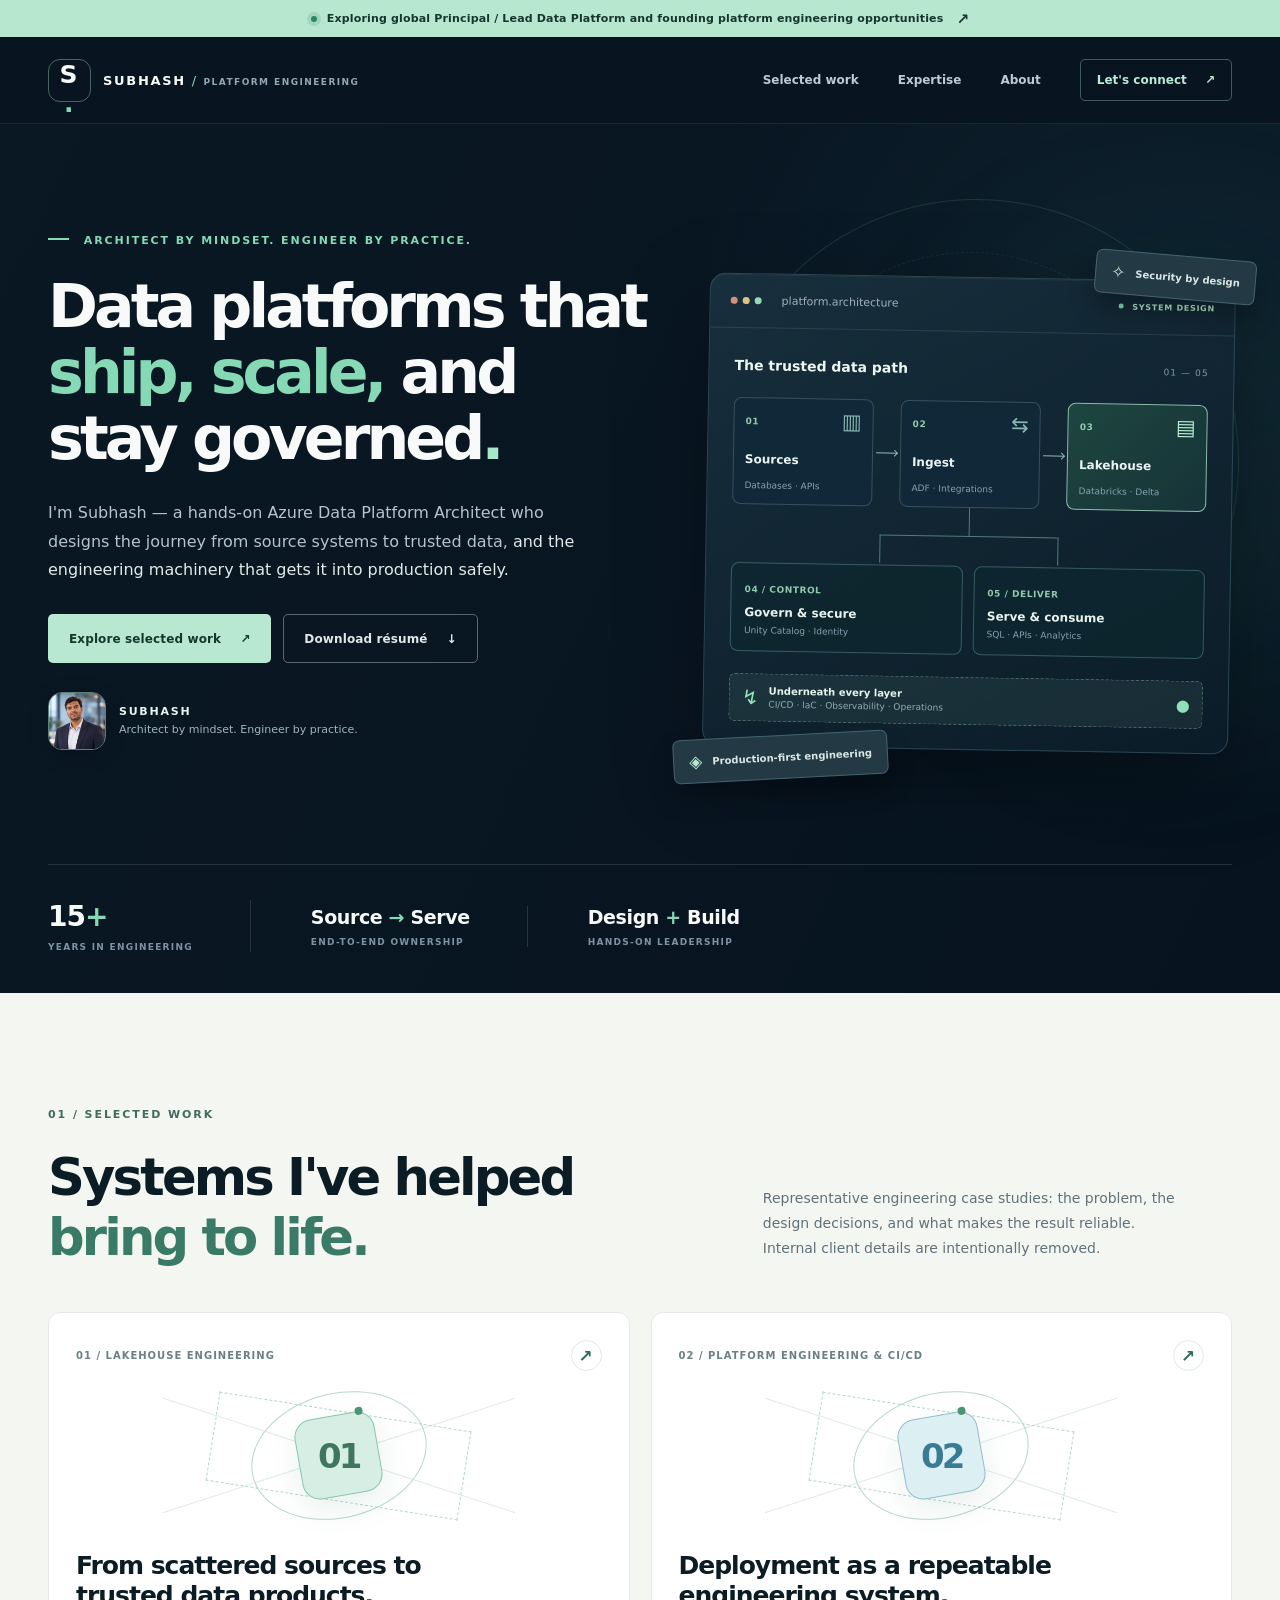
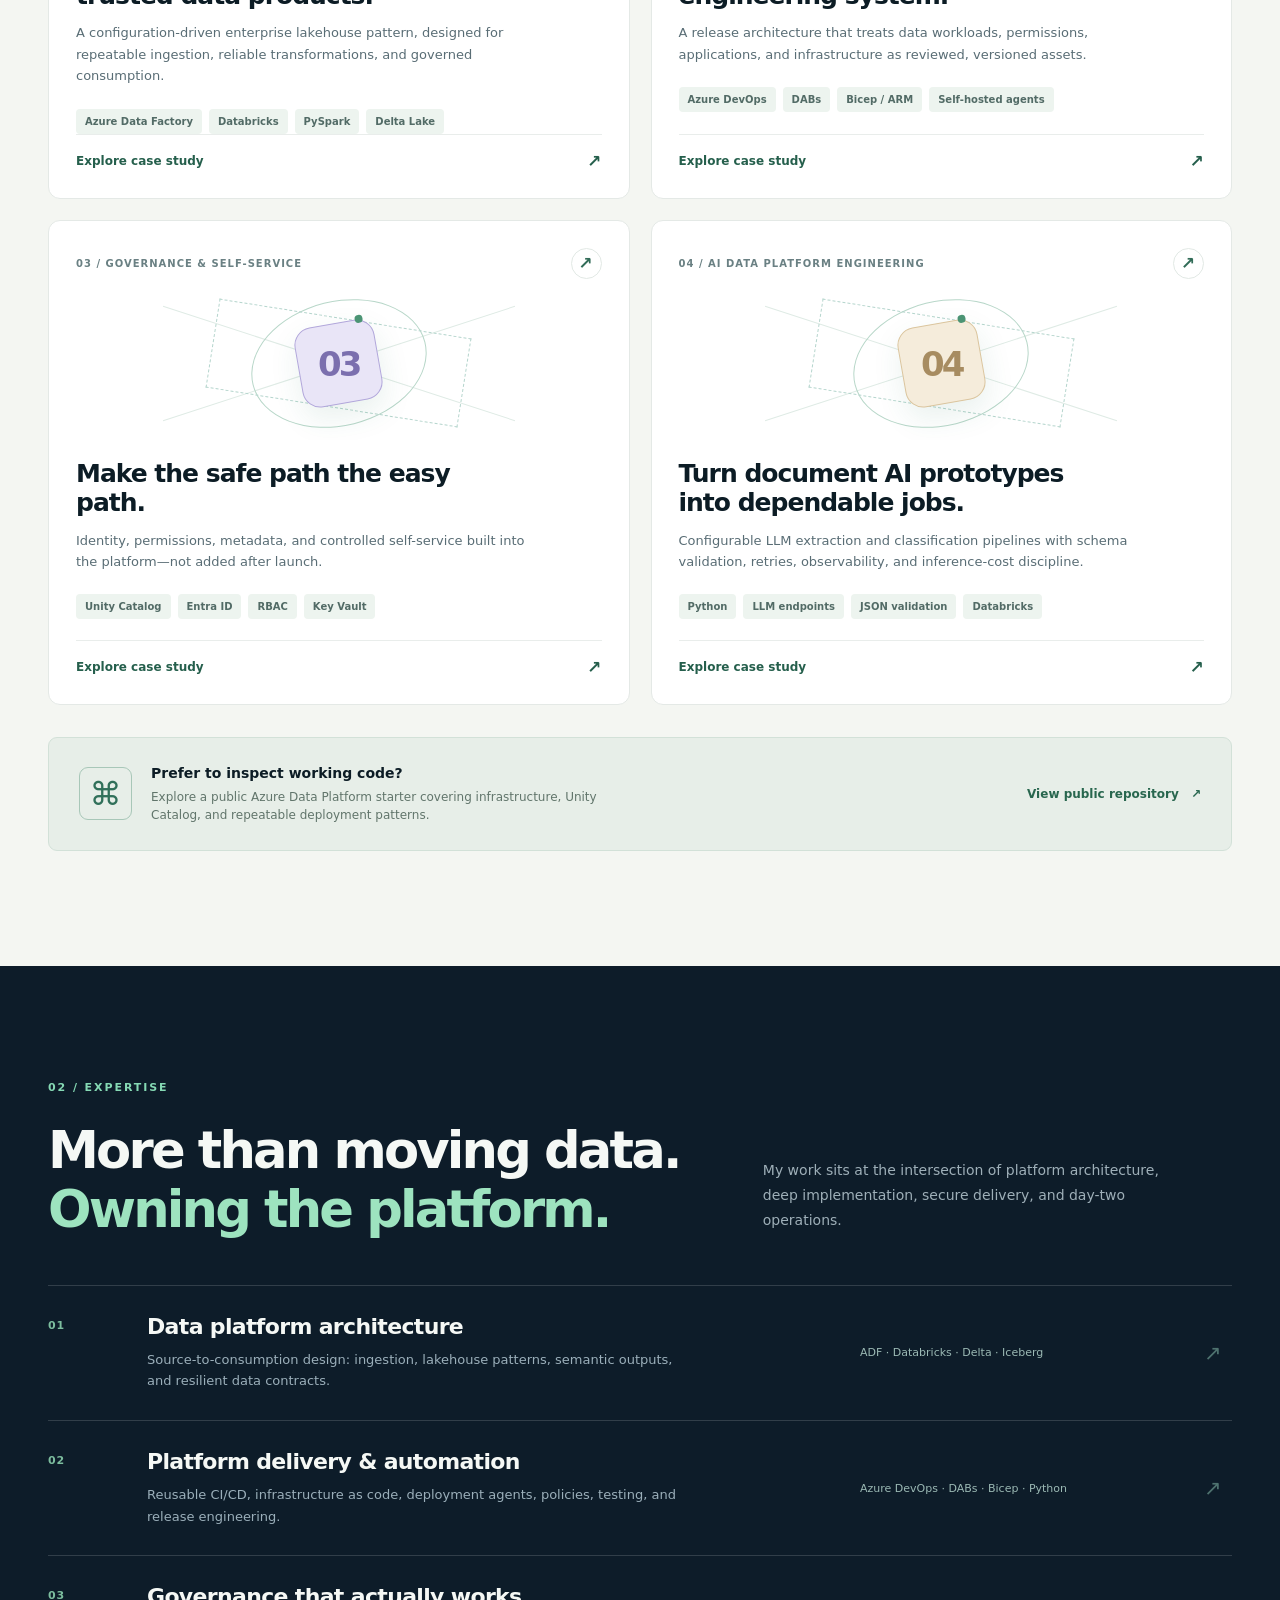
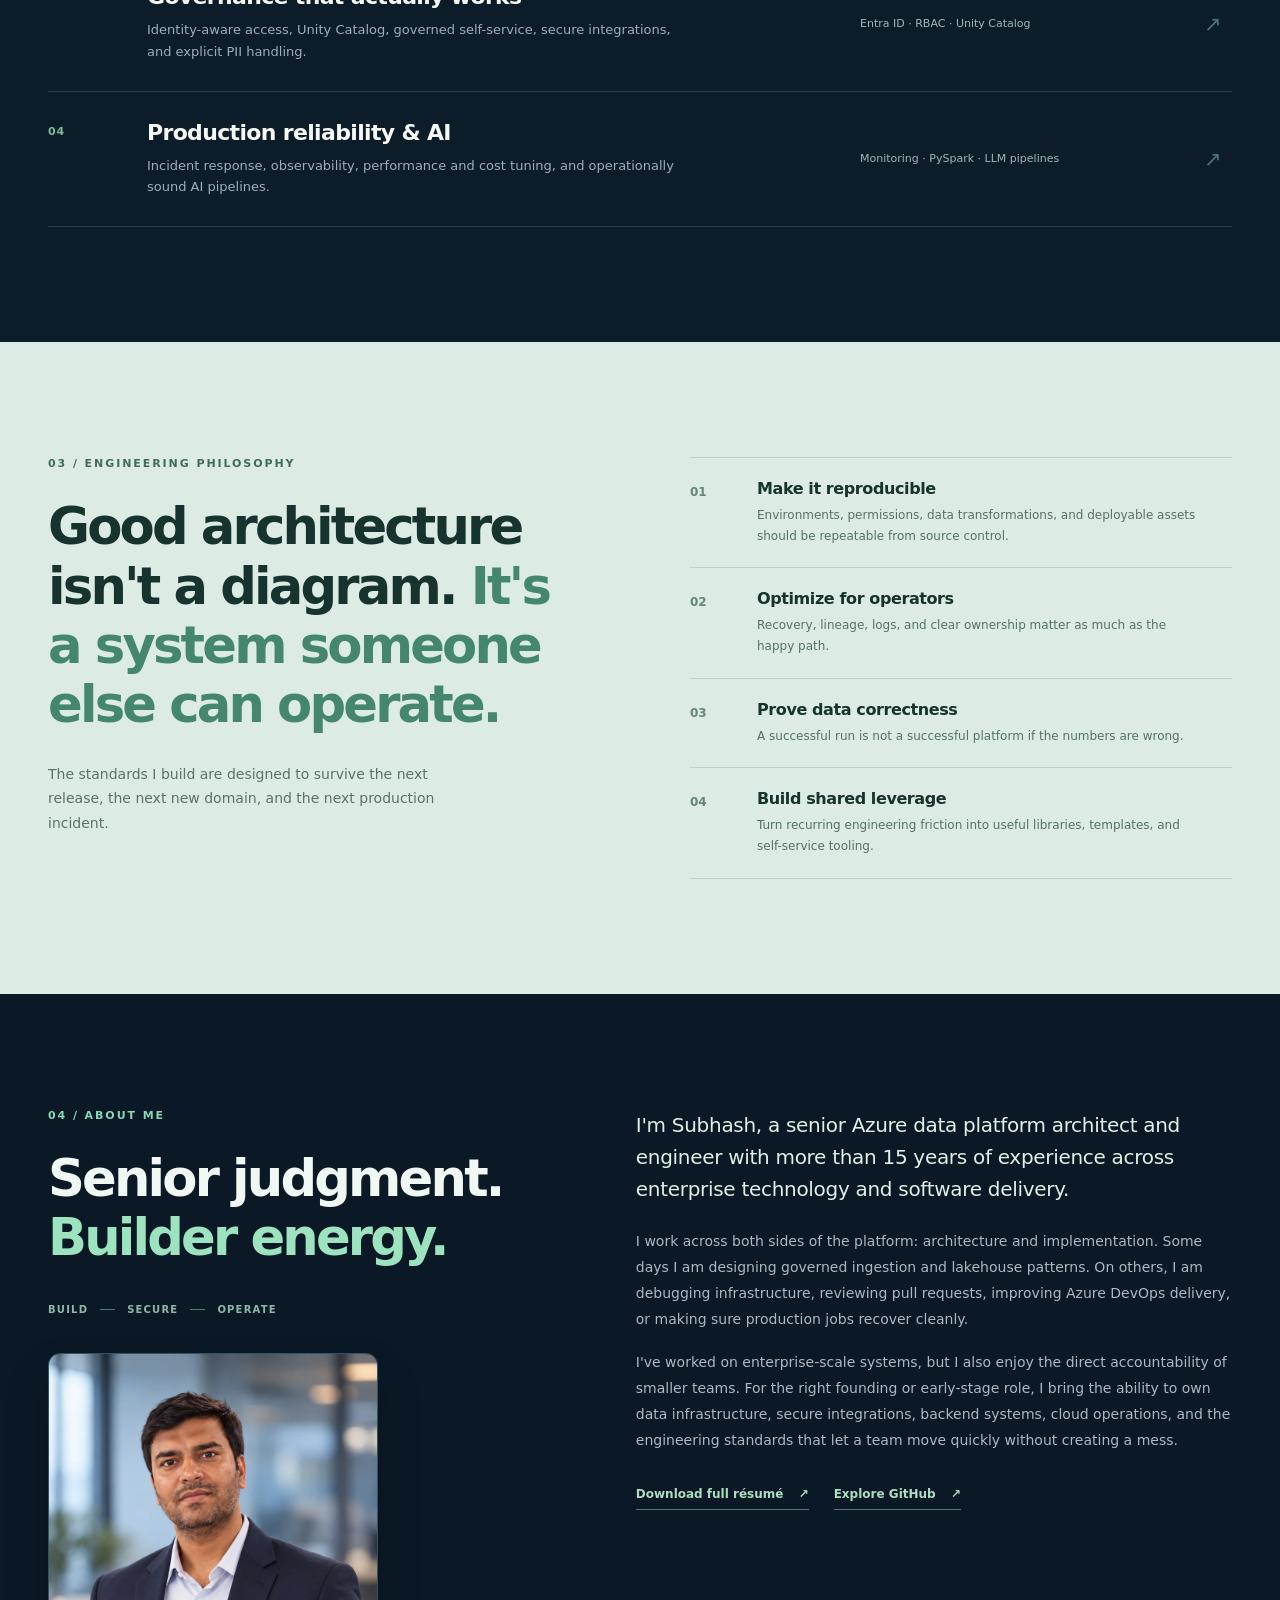
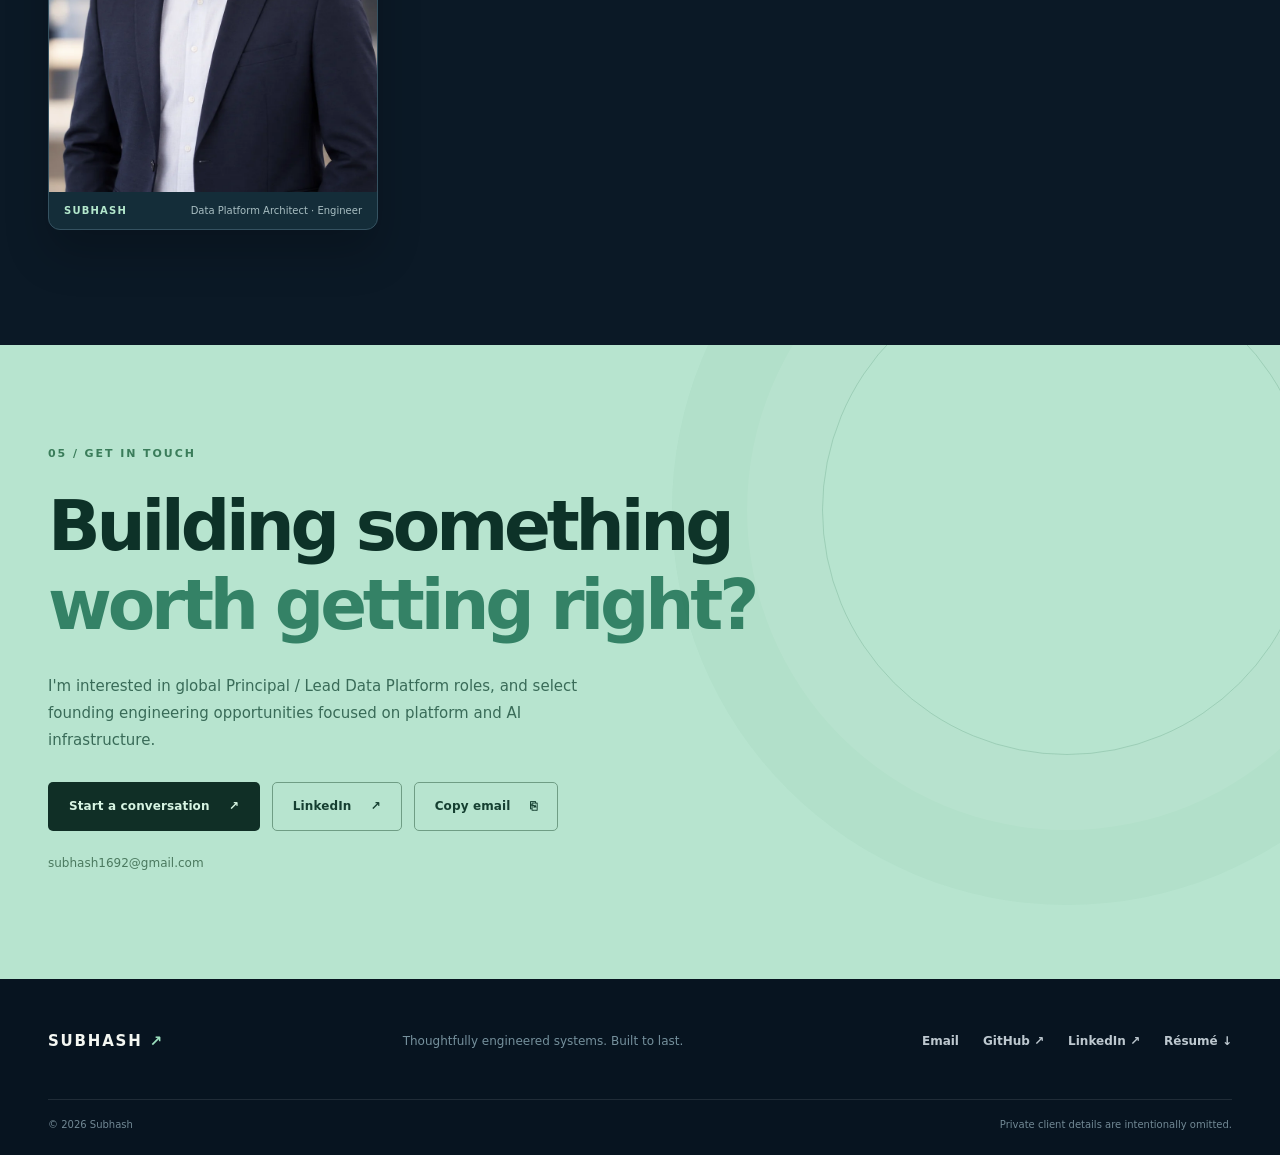
==== commit 7feabc44: "Add verified LinkedIn contact links across portfolio and source templates" ====
--- a/public/index.html
+++ b/public/index.html
@@ -157,7 +157,7 @@
 </section>
 
 <section class="contact-section" id="contact">
-  <div class="container contact-inner"><div class="contact-halo" aria-hidden="true"></div><p class="eyebrow">05 / GET IN TOUCH</p><h2>Building something <em>worth getting right?</em></h2><p>I'm interested in global Principal / Lead Data Platform roles, and select founding engineering opportunities focused on platform and AI infrastructure.</p><div class="contact-buttons"><a class="button button-dark" href="mailto:subhash1692@gmail.com?subject=Let's%20talk%20about%20platform%20engineering">Start a conversation <span aria-hidden="true">↗</span></a><button class="button button-outline" type="button" data-copy-email="subhash1692@gmail.com">Copy email <span aria-hidden="true">⎘</span></button></div><span class="contact-email">subhash1692@gmail.com</span></div>
+  <div class="container contact-inner"><div class="contact-halo" aria-hidden="true"></div><p class="eyebrow">05 / GET IN TOUCH</p><h2>Building something <em>worth getting right?</em></h2><p>I'm interested in global Principal / Lead Data Platform roles, and select founding engineering opportunities focused on platform and AI infrastructure.</p><div class="contact-buttons"><a class="button button-dark" href="mailto:subhash1692@gmail.com?subject=Let's%20talk%20about%20platform%20engineering">Start a conversation <span aria-hidden="true">↗</span></a><a class="button button-outline" href="https://www.linkedin.com/in/subhash-subhash-78b2a236/" target="_blank" rel="noopener noreferrer">LinkedIn <span aria-hidden="true">↗</span></a><button class="button button-outline" type="button" data-copy-email="subhash1692@gmail.com">Copy email <span aria-hidden="true">⎘</span></button></div><span class="contact-email">subhash1692@gmail.com</span></div>
 </section>
 
   </main>
@@ -168,6 +168,7 @@
       <div class="footer-links">
         <a href="mailto:subhash1692@gmail.com">Email</a>
         <a href="https://github.com/subhash1692" target="_blank" rel="noopener noreferrer">GitHub <span aria-hidden="true">↗</span></a>
+        <a href="https://www.linkedin.com/in/subhash-subhash-78b2a236/" target="_blank" rel="noopener noreferrer">LinkedIn <span aria-hidden="true">↗</span></a>
         <a href="assets/Subhash_Data_Platform_Architect_Resume.pdf" download>Résumé ↓</a>
       </div>
     </div>
--- a/public/styles.css
+++ b/public/styles.css
@@ -8,7 +8,7 @@
 .philosophy-section{background:#dcebe3;color:#17332d}.philosophy-grid{display:grid;grid-template-columns:1fr 1fr;gap:100px}.philosophy-statement h2 em{color:#44866e}.philosophy-statement>p:last-child{color:#597367;line-height:1.75;font-size:14px;max-width:390px;margin-top:27px}.principle-list{border-top:1px solid #b9d2c6}.principle{display:grid;grid-template-columns:49px 1fr;gap:18px;border-bottom:1px solid #b9d2c6;padding:21px 0}.principle>span{font-size:12px;color:#638878;font-weight:700;padding-top:6px}.principle h3{font-size:16px;letter-spacing:-.025em;margin:0 0 7px}.principle p{font-size:12px;line-height:1.72;color:#547265;max-width:450px;margin:0}
 .about-section{background:#0b1926;color:#f0f8f4}.about-grid{display:grid;grid-template-columns:.9fr 1.1fr;gap:100px}.about-marker{margin-top:37px;display:flex;align-items:center;gap:12px;color:#8fb7a8;font-size:10px;letter-spacing:.12em;font-weight:750}.about-marker i{width:15px;height:1px;background:#527a6b}.about-text p{line-height:1.86;font-size:14px;color:#a8bbc0;margin:0 0 17px}.about-text .about-lead{font-size:20px;color:#e0efe7;line-height:1.6;margin-bottom:23px;letter-spacing:-.015em}.about-linkrow{display:flex;gap:25px;margin-top:34px;flex-wrap:wrap}.text-link{color:#addec2;font-size:12px;font-weight:750;padding-bottom:8px;border-bottom:1px solid #507b6c}.text-link span{margin-left:11px}
 .contact-section{overflow:hidden;background:#b7e4cf;color:#0d3228;position:relative}.contact-inner{position:relative;padding:102px 0 109px;max-width:1220px}.contact-halo{position:absolute;right:-80px;top:-80px;width:490px;height:490px;border:1px solid rgba(33,108,74,.18);border-radius:50%;box-shadow:0 0 0 75px rgba(255,255,255,.07),0 0 0 150px rgba(28,118,71,.035);pointer-events:none}.contact-inner .eyebrow{color:#3a7c5a}.contact-inner h2{font-size:clamp(42px,5.4vw,70px);letter-spacing:-.06em;line-height:1.15;max-width:850px;font-weight:760;margin:0}.contact-inner h2 em{color:#348266}.contact-inner>p:not(.eyebrow){font-size:15px;max-width:565px;line-height:1.8;color:#396b58;margin:27px 0 28px}.button-dark{background:#102f26;color:#d7f4e2}.button-dark:hover{background:#1c4b3a}.button-outline{border:1px solid #6f9d85;color:#153f31;background:transparent}.button-outline:hover{background:rgba(255,255,255,.22)}.contact-email{display:block;font-size:12px;color:#4b795f;margin-top:25px}
-.site-footer{background:#071420;color:#bdc8cf;padding:43px 0 25px}.footer-content{display:flex;align-items:center;justify-content:space-between;gap:25px}.footer-brand{font-weight:800;letter-spacing:.12em;font-size:15px;color:#f4f7f2}.footer-brand span{color:#9ce0bf}.footer-content p{font-size:12px;color:#75909c}.footer-links{display:flex;gap:24px;font-size:12px;font-weight:650}.footer-links a:hover{color:#a5e9be}.footer-meta{margin-top:39px;padding-top:19px;border-top:1px solid rgba(255,255,255,.1);display:flex;justify-content:space-between;gap:20px;font-size:10px;color:#718894}
+.site-footer{background:#071420;color:#bdc8cf;padding:43px 0 25px}.footer-content{display:flex;align-items:center;justify-content:space-between;gap:25px}.footer-brand{font-weight:800;letter-spacing:.12em;font-size:15px;color:#f4f7f2}.footer-brand span{color:#9ce0bf}.footer-content p{font-size:12px;color:#75909c}.footer-links{display:flex;gap:24px;flex-wrap:wrap;font-size:12px;font-weight:650}.footer-links a:hover{color:#a5e9be}.footer-meta{margin-top:39px;padding-top:19px;border-top:1px solid rgba(255,255,255,.1);display:flex;justify-content:space-between;gap:20px;font-size:10px;color:#718894}
 .case-hero{background:radial-gradient(circle at 85% 50%,rgba(58,131,120,.24),transparent 38%),#0b1926;padding:63px 0 105px;position:relative;overflow:hidden}.case-hero .container{position:relative;z-index:1}.back-link{display:inline-block;color:#b6c9c6;font-size:12px;margin:0 0 90px}.back-link:hover{color:white}.case-hero .eyebrow{margin-bottom:24px}.case-hero h1{font-size:clamp(42px,6.3vw,82px);font-weight:760;letter-spacing:-.065em;line-height:1.12;margin:0;max-width:940px}.case-subtitle{max-width:670px;font-size:19px;line-height:1.6;color:#b7cbc8;margin:27px 0 32px}.case-tags{display:flex;flex-wrap:wrap;gap:9px}.case-tags span{padding:9px 12px;border:1px solid #47675d;border-radius:5px;font-size:11px;color:#c2e6d6}.case-hero-decoration{position:absolute;width:300px;height:300px;right:-90px;bottom:-90px;border:1px solid #477567;border-radius:50%;opacity:.25}.case-hero-decoration span{display:block;position:absolute;inset:38px;border:1px solid #659c86;border-radius:50%}.case-hero-decoration span:nth-child(2){inset:87px}.case-hero-decoration span:nth-child(3){inset:130px}
 .case-body{background:var(--paper);color:var(--ink)}.case-layout{display:grid;grid-template-columns:290px 1fr;gap:90px;padding:35px 0;border-bottom:1px solid #dce4dd}.case-layout:first-child{padding-top:0}.case-sidebar .case-side-label,.case-architecture-title,.case-stack>span{font-size:10px;font-weight:750;letter-spacing:.13em;color:#48806c}.case-sidebar h2{font-size:26px;letter-spacing:-.04em;line-height:1.2;margin:13px 0 0}.case-prose p{font-size:17px;line-height:1.8;max-width:760px;margin:0;color:#485e62}.case-architecture{background:#0f2932;color:#edf5f1;border-radius:12px;padding:35px;margin-top:48px;margin-bottom:65px}.case-architecture-title{display:flex;justify-content:space-between;gap:12px;color:#9ddbbd}.case-architecture-title span:last-child{letter-spacing:0;text-transform:none;color:#819fa7;font-weight:450;font-size:10px}.architecture-steps{list-style:none;display:grid;grid-template-columns:repeat(6,minmax(0,1fr));gap:6px;margin:35px 0 10px;padding:0}.architecture-steps li{background:#193740;border:1px solid #305861;border-radius:6px;padding:15px 12px;position:relative;font-size:12px;font-weight:680;min-height:93px;display:flex;flex-direction:column;justify-content:space-between;gap:17px}.architecture-steps li:not(:last-child):after{content:'→';position:absolute;right:-12px;top:36px;color:#b5dfc4;z-index:2;font-size:14px}.architecture-steps li span{font-size:9px;color:#98d5b4;font-weight:730}.case-approach{margin-top:35px}.case-approach h2,.case-outcomes h2{font-size:40px;letter-spacing:-.05em;margin:0 0 35px}.decision-grid{display:grid;grid-template-columns:repeat(2,1fr);gap:15px}.decision{background:white;border:1px solid #e2eae2;border-radius:8px;padding:30px;min-height:218px}.decision-index{font-size:12px;color:#498069;font-weight:800}.decision h3{font-size:20px;letter-spacing:-.03em;margin:25px 0 11px}.decision p{font-size:13px;line-height:1.77;color:#5a6c6b;margin:0}.case-outcomes{margin-top:88px}.outcome-list{display:grid;grid-template-columns:repeat(3,1fr);border-top:1px solid #d0dbd4;border-bottom:1px solid #d0dbd4}.outcome-list>div{padding:24px 22px 28px;border-right:1px solid #d0dbd4}.outcome-list>div:first-child{padding-left:0}.outcome-list>div:last-child{border-right:0}.outcome-list span{font-size:25px;color:#387659}.outcome-list p{font-size:15px;font-weight:620;line-height:1.5;max-width:280px}.outcome-note{font-size:11px;color:#82918c;margin-top:17px}.case-stack{margin-top:65px;padding:25px 0 0;border-top:1px solid #d1ddd6}.case-stack p{font-size:15px;color:#3c5b50;line-height:1.8;margin-bottom:0}.next-work{padding:75px 0;background:#112936}.next-work-content{display:flex;justify-content:space-between;gap:40px;align-items:center}.next-work h2{font-size:36px;line-height:1.2;max-width:700px;letter-spacing:-.04em;margin:0}.next-work .eyebrow{margin-bottom:14px}
 @media(max-width:1100px){.container{width:min(100% - 72px,1220px)}.hero-grid{gap:30px}.hero-copy h1{font-size:clamp(40px,4.5vw,60px)}.hero-section{padding-top:80px}.system-content{padding:23px 19px}.pipeline-node{padding:9px 8px}.float-badge{display:none}.split-heading{gap:40px}.about-grid,.philosophy-grid{gap:65px}.work-card{min-height:510px}.capability-row{grid-template-columns:45px 1fr 210px 20px;gap:18px}}
